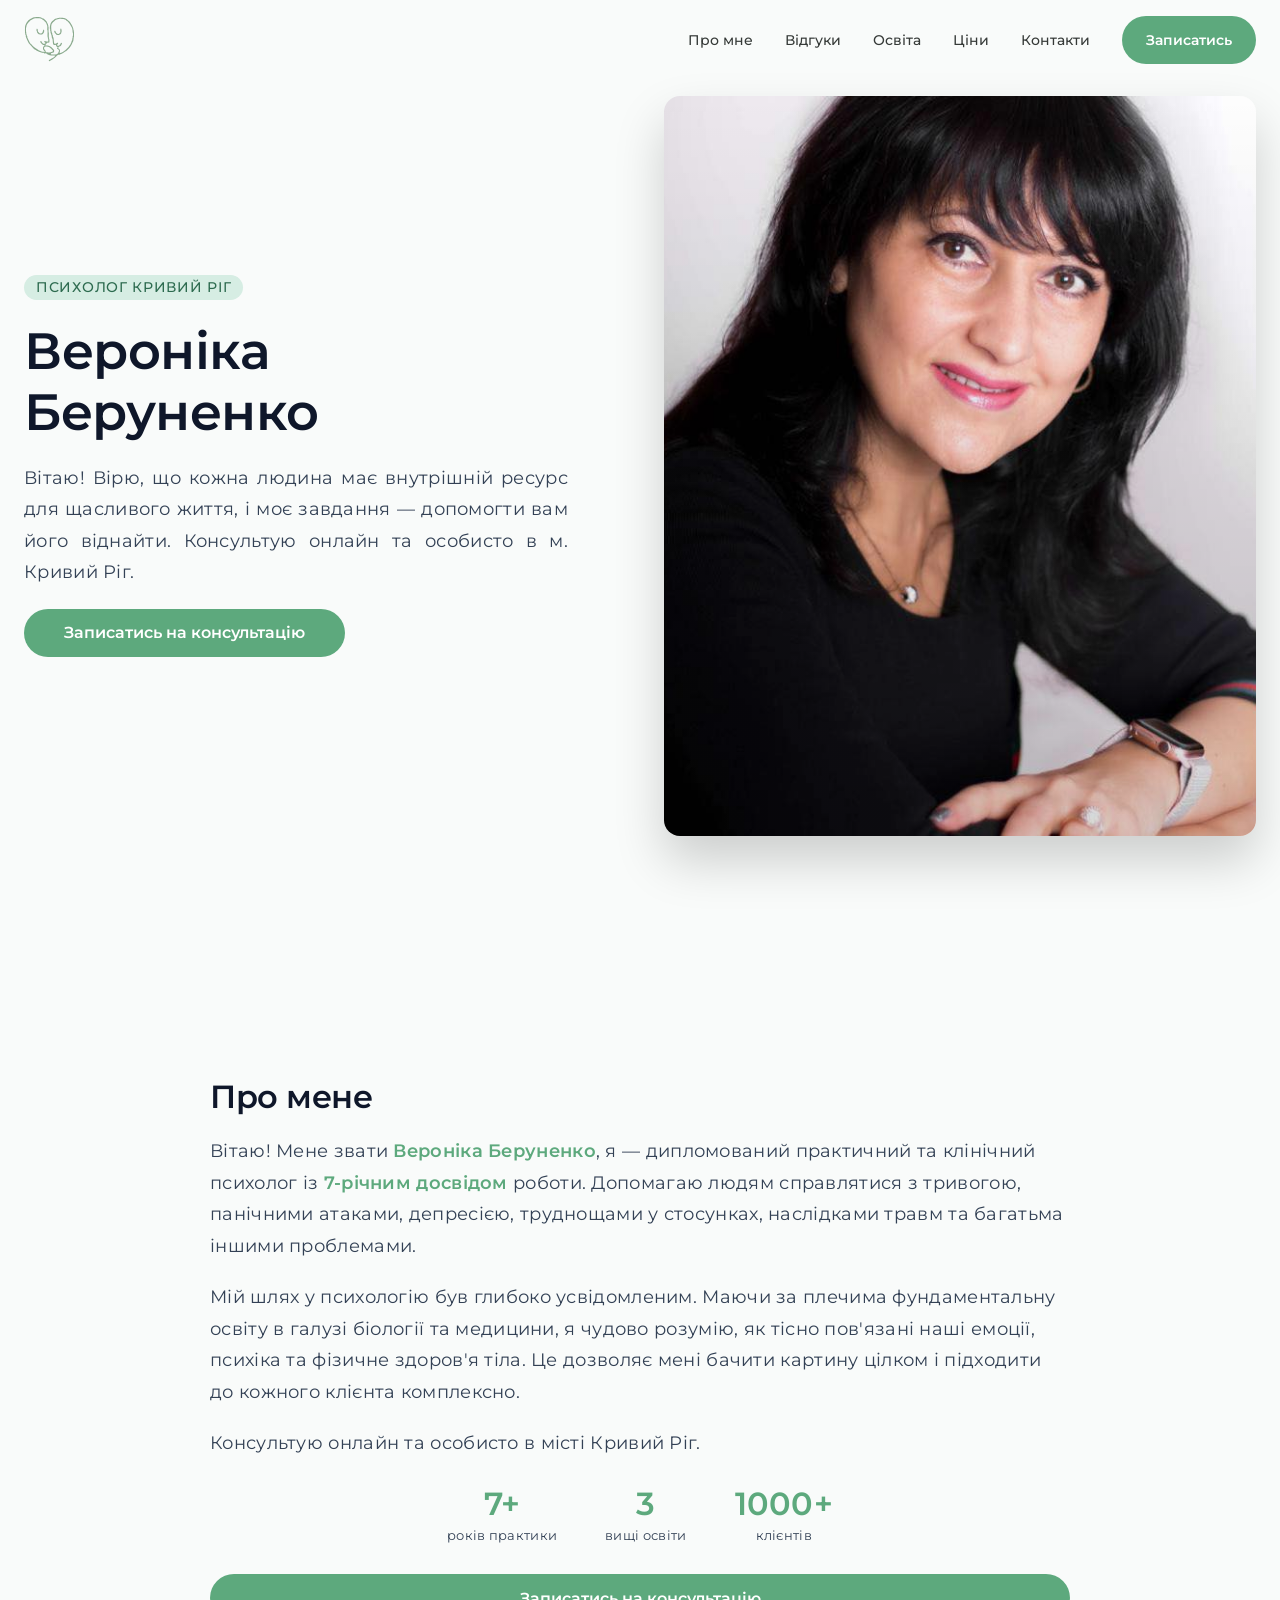
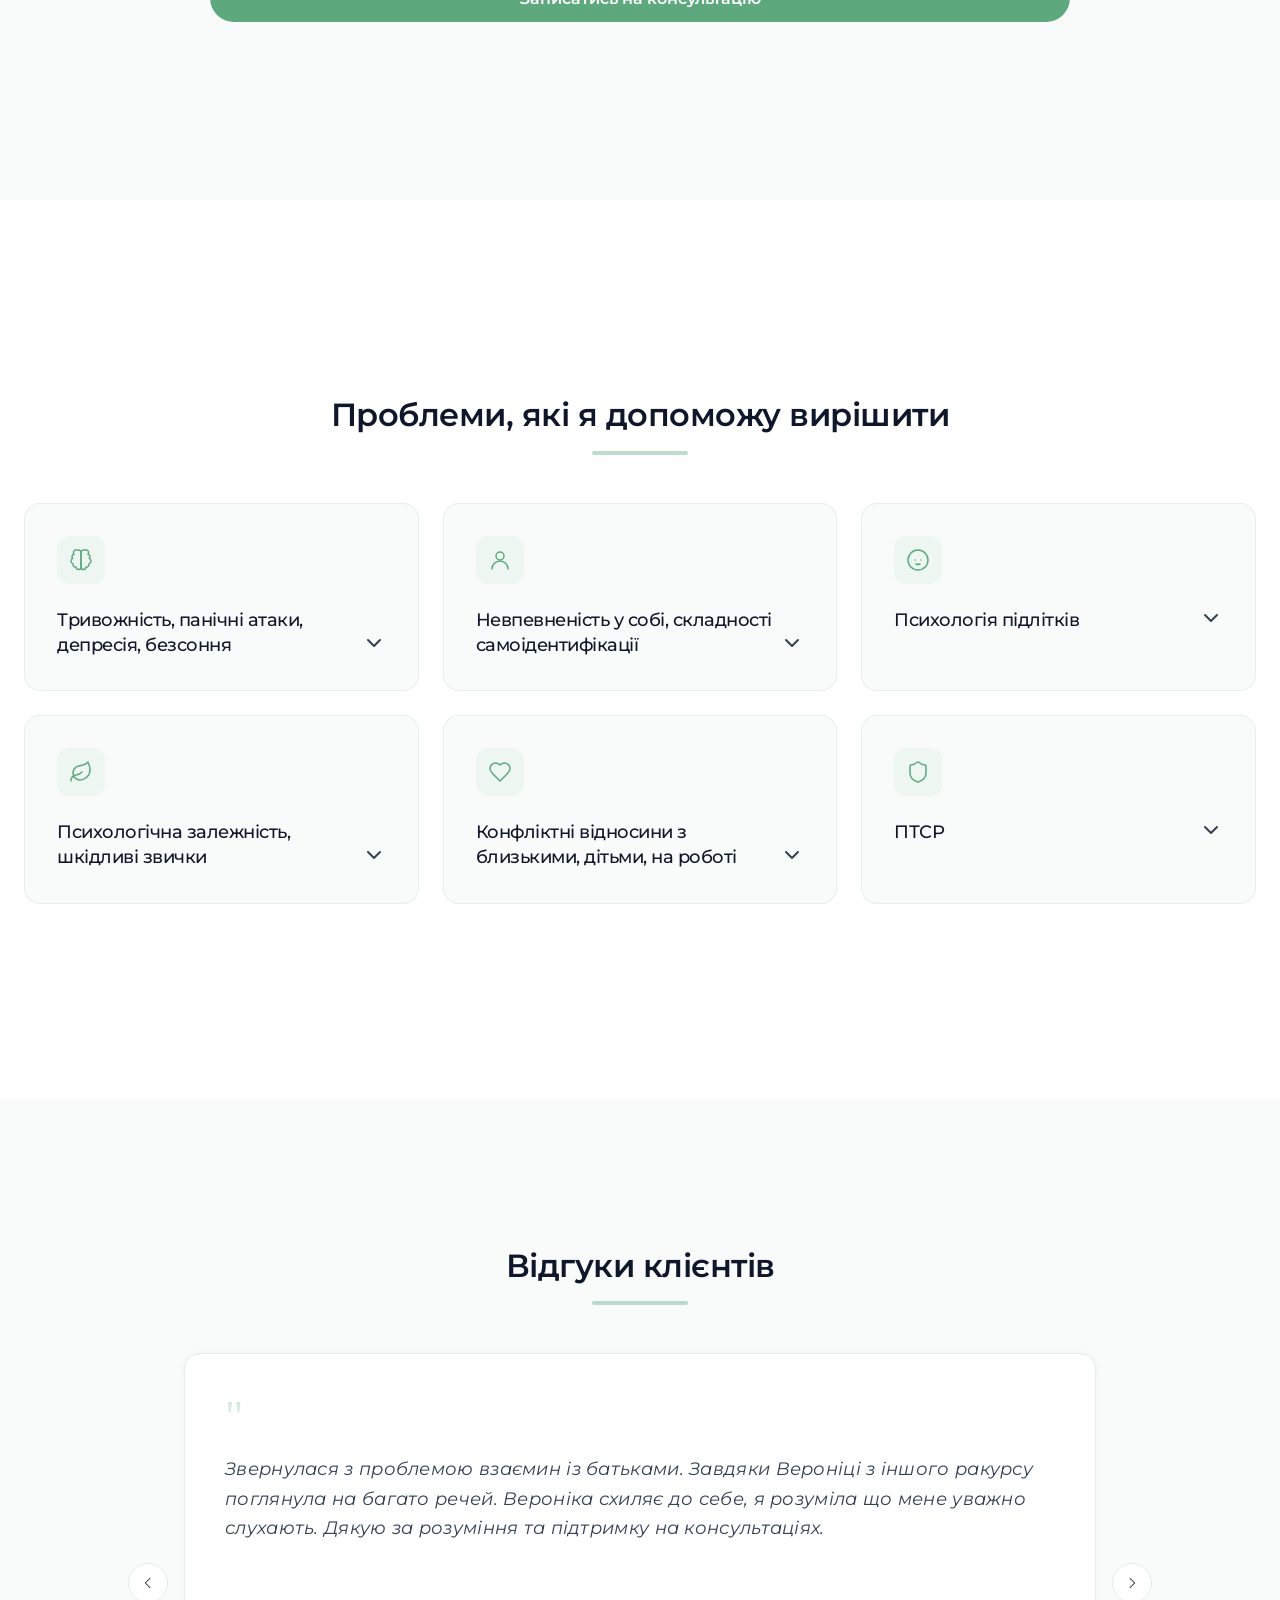
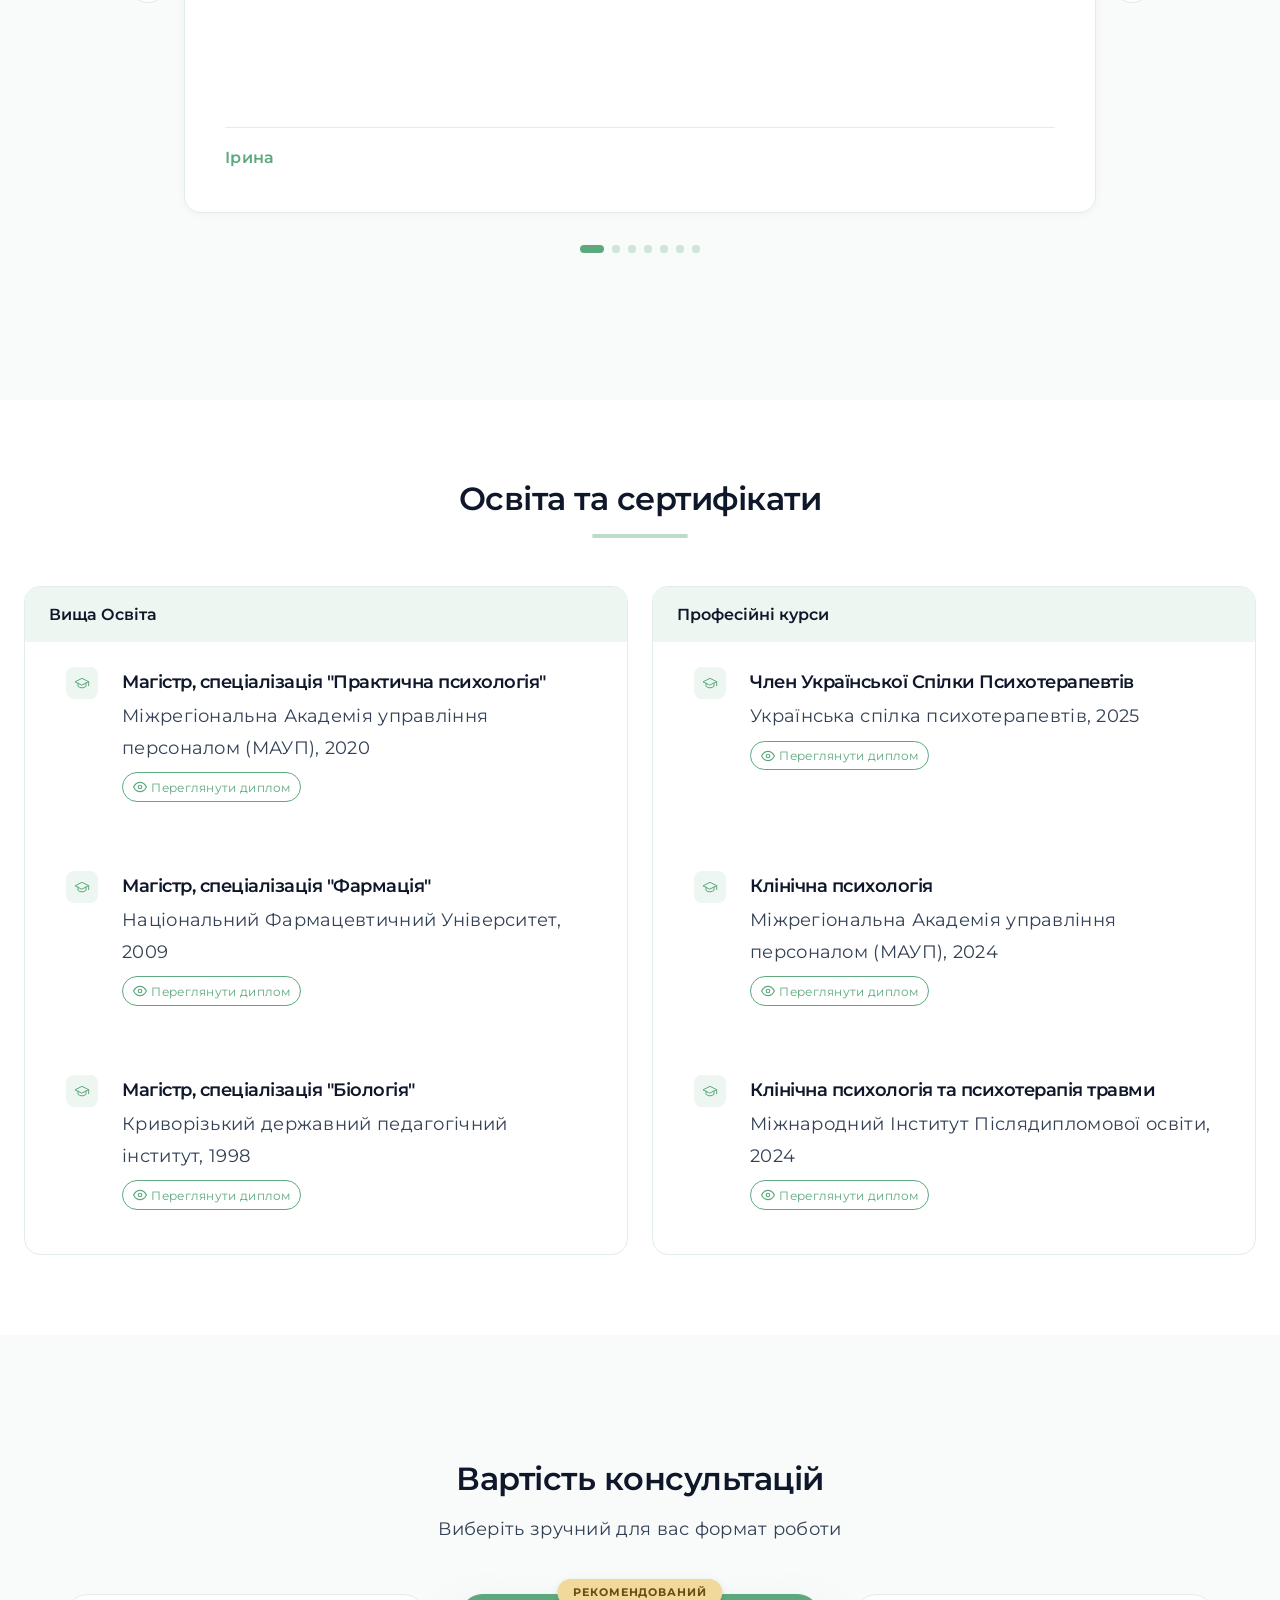
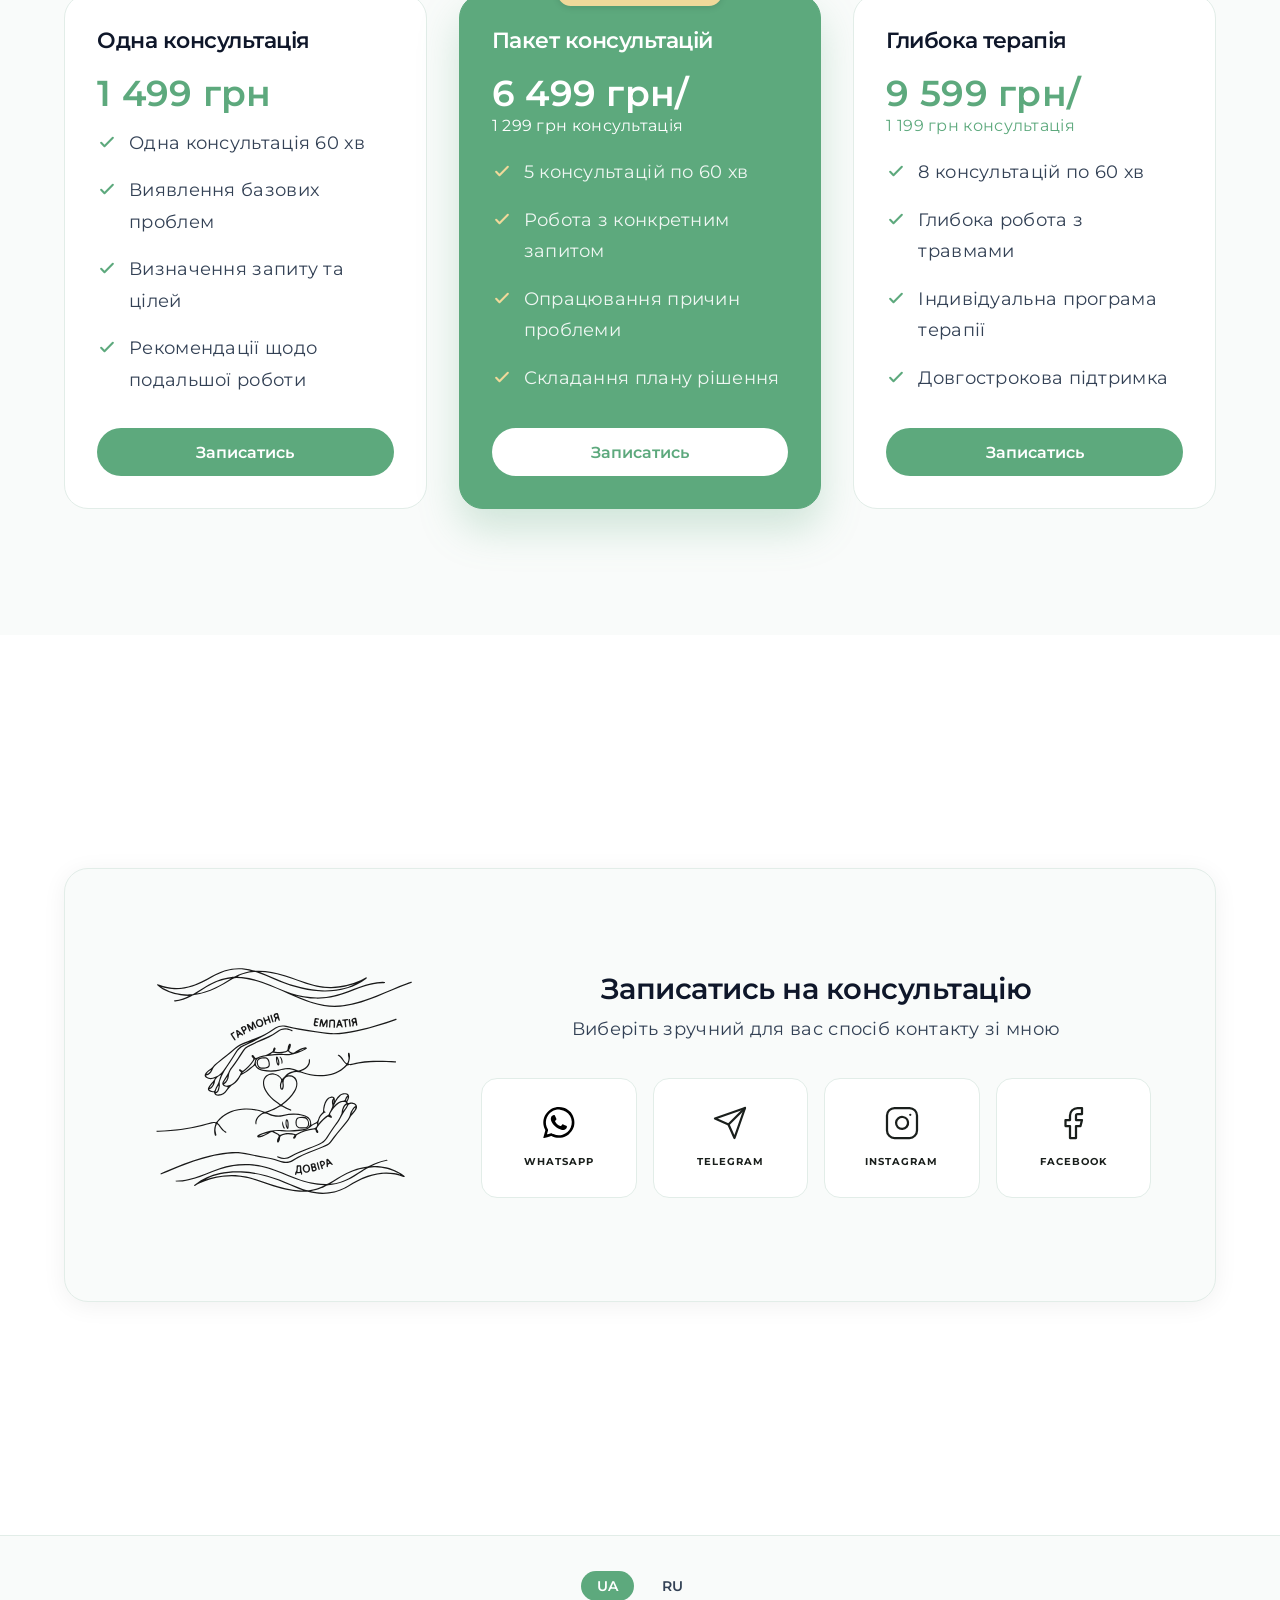
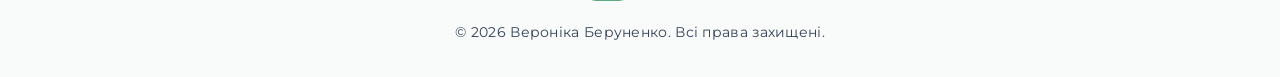
==== index.html @ 95ad88d5 "Add files via upload" ====
<!DOCTYPE html>
<html lang="uk">

<head>
  <meta charset="UTF-8" />
  <meta name="viewport" content="width=device-width, initial-scale=1.0" />
  <title>Психолог Кривий Ріг — Вероніка Беруненко</title>
  <meta name="description"
    content="Психолог Кривий Ріг — Вероніка Беруненко. Допомагаю подолати тривожність, панічні атаки та конфлікти у стосунках. Онлайн-консультації та очні зустрічі." />
  <meta name="google-site-verification" content="IZDgVJVtFoulQm3_X6xYme1zn8JJkO6QfLFJmxfyneY" />
  <meta name="keywords"
    content="психолог кривий ріг, психотерапевт кривий ріг, психолог онлайн україна, психолог україна, кривий ріг психолог, дитячий психолог, дитячий психолог кривий ріг, консультація психолога, психолог онлайн, психотерапевт україна, психолог кривой рог, психотерапевт кривой рог, психолог украина онлайн, кривой рог психолог, детский психолог, детский психолог кривой рог" />

  <!-- Hreflang -->
  <link rel="alternate" hreflang="uk" href="https://berunenko.com/" />
  <link rel="alternate" hreflang="ru" href="https://berunenko.com/ru/" />
  <link rel="alternate" hreflang="x-default" href="https://berunenko.com/" />

  <!-- OG -->
  <meta property="og:type" content="website" />
  <meta property="og:title" content="Психолог Кривий Ріг — Вероніка Беруненко" />
  <meta property="og:description"
    content="Психолог у Кривому Розі — Вероніка Беруненко. Допомагаю подолати тривожність, панічні атаки, депресію та конфлікти у стосунках. Онлайн-консультації по всій Україні." />
  <meta property="og:url" content="https://berunenko.com/" />
  <meta property="og:image" content="https://berunenko.com/opengraph.jpg" />
  <meta property="og:locale" content="uk_UA" />

  <link rel="canonical" href="https://berunenko.com/" />

  <!-- Sitemap -->
  <link rel="sitemap" type="application/xml" href="/sitemap.xml" />

  <!-- Favicon -->
  <link rel="icon" href="favicon.ico" sizes="any" />

  <!-- Fonts -->
  <link rel="preconnect" href="https://fonts.googleapis.com" />
  <link rel="preconnect" href="https://fonts.gstatic.com" crossorigin />
  <link href="https://fonts.googleapis.com/css2?family=Montserrat:wght@400;500;600&display=swap" rel="stylesheet" />

  <!-- Styles -->
  <link rel="stylesheet" href="style.css" />

  <!-- Schema.org -->
  <script type="application/ld+json">
  {
    "@context": "https://schema.org",
    "@type": ["MedicalBusiness", "Person"],
    "name": "Вероніка Беруненко",
    "alternateName": "Вероника Беруненко",
    "jobTitle": "Психолог / Психолог",
    "description": "Психолог у Кривому Розі. Допомагаю подолати тривожність, панічні атаки, депресію та конфлікти у стосунках. Онлайн-консультації по всій Україні.",
    "disambiguatingDescription": "Психолог в Кривом Роге. Помогаю преодолеть тревожность, панические атаки, депрессию и конфликты в отношениях. Онлайн-консультации по всей Украине.",
    "url": "https://berunenko.com/",
    "image": "https://berunenko.com/opengraph.jpg",
    "telephone": "+380676304012",
    "address": {
      "@type": "PostalAddress",
      "addressLocality": "Кривий Ріг",
      "alternateName": "Кривой Рог",
      "addressRegion": "Дніпропетровська область",
      "addressCountry": "UA"
    },
    "areaServed": ["Кривий Ріг", "Україна", "Кривой Рог", "Украина"],
    "availableLanguage": ["Ukrainian", "Russian"],
    "sameAs": [
      "https://www.instagram.com/veronika.berunenko",
      "https://www.facebook.com/veronika.berunenko/"
    ],
    "priceRange": "1499–6499 грн"
  }
  </script>
</head>

<body>

  <!-- ═══════════════════════════════════════════════════
     NAVBAR
════════════════════════════════════════════════════ -->
  <nav id="navbar">
    <div class="container nav-inner">
      <a href="#" class="nav-logo">
        <img src="navbarlogo3.svg" alt="Вероніка Беруненко" />
      </a>

      <div class="nav-links" id="navLinks">
        <button class="nav-link" onclick="scrollToSection('about')">Про мне</button>
        <button class="nav-link" onclick="scrollToSection('reviews')">Відгуки</button>
        <button class="nav-link" onclick="scrollToSection('education')">Освіта</button>
        <button class="nav-link" onclick="scrollToSection('pricing')">Ціни</button>
        <button class="nav-link" onclick="scrollToSection('contact')">Контакти</button>
        <button class="btn-primary nav-cta" onclick="scrollToSection('contact')">Записатись</button>
      </div>

      <button class="hamburger" id="hamburger" onclick="toggleMenu()" aria-label="Меню">
        <svg id="icon-menu" viewBox="0 0 24 24" fill="none" stroke="currentColor" stroke-width="2">
          <path stroke-linecap="round" stroke-linejoin="round" d="M4 6h16M4 12h16M4 18h16" />
        </svg>
        <svg id="icon-close" class="hidden" viewBox="0 0 24 24" fill="none" stroke="currentColor" stroke-width="2">
          <path stroke-linecap="round" stroke-linejoin="round" d="M6 18L18 6M6 6l12 12" />
        </svg>
      </button>
    </div>

    <!-- Mobile menu -->
    <div class="mobile-menu hidden" id="mobileMenu">
      <button class="mobile-link" onclick="scrollToSection('about')">Про мне</button>
      <button class="mobile-link" onclick="scrollToSection('reviews')"><span data-uk="Відгуки">Відгуки</span></button>
      <button class="mobile-link" onclick="scrollToSection('education')"><span data-uk="Освіта">Освіта</span></button>
      <button class="mobile-link" onclick="scrollToSection('pricing')"><span data-uk="Ціни">Ціни</span></button>
      <button class="mobile-link" onclick="scrollToSection('contact')"><span data-uk="Контакти">Контакти</span></button>
      <button class="btn-primary mobile-cta" onclick="scrollToSection('contact')"><span
          data-uk="Записатись">Записатись</span></button>
    </div>
  </nav>

  <main>

    <!-- ═══════════════════════════════════════════════════
     HERO
════════════════════════════════════════════════════ -->
    <section id="hero" class="section-mint section-fullscreen">
      <div class="container hero-grid">

        <!-- Mobile photo (shown first on mobile) -->
        <div class="hero-photo-mobile">
          <div class="photo-wrap">
            <img src="profile.jpg" alt="Вероніка Беруненко — Психолог, Кривий Ріг" />
            <div class="photo-overlay"></div>
          </div>
        </div>

        <!-- Text -->
        <div class="hero-text">
          <h1 style="display: flex; flex-direction: column; gap: 1.25rem; margin: 0;">
            <span class="role-badge">Психолог Кривий Ріг</span>
            <span>Вероніка Беруненко</span>
          </h1>
          <div class="hero-tagline">
            <p
              data-uk="Вірю, що кожна людина має внутрішній ресурс для щасливого життя, і моє завдання — допомогти вам його віднайти. Консультую онлайн та особисто в м. Кривий Ріг.">
              Вітаю! Вірю, що кожна людина має внутрішній ресурс для щасливого життя, і моє завдання — допомогти вам
              його віднайти. Консультую онлайн та особисто в м. Кривий Ріг.</p>
          </div>
          <div class="hero-cta-wrap">
            <button class="btn-primary btn-large" onclick="scrollToSection('contact')">
              <span data-uk="Записатись на консультацію">Записатись на консультацію</span>
            </button>
          </div>
        </div>

        <!-- Desktop photo -->
        <div class="hero-photo-desktop">
          <div class="photo-wrap">
            <img src="profile.jpg" alt="Вероніка Беруненко — психолог, Кривий Ріг" />
            <div class="photo-overlay"></div>
          </div>
        </div>
      </div>
    </section>

    <!-- ═══════════════════════════════════════════════════
     ОБО МНЕ
════════════════════════════════════════════════════ -->

    <section id="about" class="section-mint section-fullscreen">
      <div class="container">
        <div class="about-grid">
          <div class="about-text">

            <h2>Про мене</h2>
            <p>Вітаю! Мене звати <strong>Вероніка Беруненко</strong>, я — дипломований практичний та
              клінічний психолог із <strong>7-річним досвідом</strong> роботи. Допомагаю людям справлятися з тривогою,
              панічними атаками, депресією, труднощами у стосунках, наслідками травм та багатьма іншими
              проблемами.</p>
            <p>Мій шлях у психологію був глибоко усвідомленим. Маючи за плечима фундаментальну освіту в галузі
              біології та медицини, я чудово розумію, як тісно пов'язані наші емоції, психіка та фізичне здоров'я
              тіла. Це дозволяє мені бачити картину цілком і підходити до кожного клієнта комплексно.</p>
            <p>Консультую онлайн та особисто в місті Кривий Ріг.</p>

            <div class="about-stats">
              <div class="about-stat">
                <span class="about-stat-number">7+</span>
                <span class="about-stat-label">років практики</span>
              </div>
              <div class="about-stat">
                <span class="about-stat-number">3</span>
                <span class="about-stat-label">вищі освіти</span>
              </div>
              <div class="about-stat">
                <span class="about-stat-number">1000+</span>
                <span class="about-stat-label">клієнтів</span>
              </div>
            </div>

            <button class="btn-primary btn-large" onclick="scrollToSection('contact')">
              Записатись на консультацію
            </button>
          </div>

        </div>
      </div>
    </section>

    <!-- ═══════════════════════════════════════════════════
     PROBLEMS
════════════════════════════════════════════════════ -->
    <section id="problems" class="section-white section-fullscreen">
      <div class="container">
        <div class="section-header">
          <h2>Проблеми, які я допоможу вирішити</h2>
          <div class="section-line"></div>
        </div>
        <div class="problems-grid">
          <div class="problem-card" id="anxiety" onclick="this.classList.toggle('active')">
            <div class="problem-card-header">
              <div class="problem-icon">
                <svg viewBox="0 0 24 24" fill="none" stroke="currentColor" stroke-width="1.5" stroke-linecap="round"
                  stroke-linejoin="round">
                  <path
                    d="M9.5 2A2.5 2.5 0 0 1 12 4.5v15a2.5 2.5 0 0 1-4.96-.44 2.5 2.5 0 0 1-2.96-3.08 3 3 0 0 1-.34-5.58 2.5 2.5 0 0 1 1.32-4.24 2.5 2.5 0 0 1 1.44-4.14Z" />
                  <path
                    d="M14.5 2A2.5 2.5 0 0 0 12 4.5v15a2.5 2.5 0 0 0 4.96-.44 2.5 2.5 0 0 0 2.96-3.08 3 3 0 0 0 .34-5.58 2.5 2.5 0 0 0-1.32-4.24 2.5 2.5 0 0 0-1.44-4.14Z" />
                </svg>
              </div>
              <h3>Тривожність, панічні атаки, депресія, безсоння</h3>
              <svg class="problem-chevron" viewBox="0 0 24 24" fill="none" stroke="currentColor" stroke-width="2"
                stroke-linecap="round" stroke-linejoin="round">
                <path d="M6 9l6 6 6-6" />
              </svg>
            </div>
            <div class="problem-card-body">
              <p>Допоможу знайти причини постійного напруження, пропрацювати страхи та відновити внутрішній
                баланс.<br><br>Ми змінимо негативні установки, щоб повернути вам спокій та радість життя.</p>
            </div>
          </div>

          <div class="problem-card" id="self-esteem" onclick="this.classList.toggle('active')">
            <div class="problem-card-header">
              <div class="problem-icon">
                <svg viewBox="0 0 24 24" fill="none" stroke="currentColor" stroke-width="1.5" stroke-linecap="round"
                  stroke-linejoin="round">
                  <circle cx="12" cy="8" r="4" />
                  <path d="M20 21a8 8 0 1 0-16 0" />
                </svg>
              </div>
              <h3>Невпевненість у собі, складності самоідентифікації</h3>
              <svg class="problem-chevron" viewBox="0 0 24 24" fill="none" stroke="currentColor" stroke-width="2"
                stroke-linecap="round" stroke-linejoin="round">
                <path d="M6 9l6 6 6-6" />
              </svg>
            </div>
            <div class="problem-card-body">
              <p>Разом ми подолаємо внутрішні бар'єри та навчимося вибудовувати здорові особисті кордони.<br><br>Ви
                зможете спиратися на себе, усвідомити свої справжні бажання та розкрити свій потенціал.</p>
            </div>
          </div>

          <div class="problem-card" id="teenagers" onclick="this.classList.toggle('active')">
            <div class="problem-card-header">
              <div class="problem-icon">
                <svg viewBox="0 0 24 24" fill="none" stroke="currentColor" stroke-width="1.5" stroke-linecap="round"
                  stroke-linejoin="round">
                  <path d="M12 2a10 10 0 1 0 0 20 10 10 0 0 0 0-20Z" />
                  <path d="M9 12h.01M15 12h.01M10 16c.5.3 1.2.5 2 .5s1.5-.2 2-.5" />
                </svg>
              </div>
              <h3>Психологія підлітків</h3>
              <svg class="problem-chevron" viewBox="0 0 24 24" fill="none" stroke="currentColor" stroke-width="2"
                stroke-linecap="round" stroke-linejoin="round">
                <path d="M6 9l6 6 6-6" />
              </svg>
            </div>
            <div class="problem-card-body">
              <p>Дбайлива підтримка в період дорослішання: допомога в подоланні замкнутості, агресії та труднощів у
                школі.<br><br>Допоможу налагодити довірливий діалог між підлітком та батьками без сварок і
                ультиматумів.</p>
            </div>
          </div>

          <div class="problem-card" id="addictions" onclick="this.classList.toggle('active')">
            <div class="problem-card-header">
              <div class="problem-icon">
                <svg viewBox="0 0 24 24" fill="none" stroke="currentColor" stroke-width="1.5" stroke-linecap="round"
                  stroke-linejoin="round">
                  <path d="M11 20A7 7 0 0 1 9.8 6.1C15.5 5 17 4.48 19 2c1 2 2 4.18 2 8 0 5.5-4.78 10-10 10Z" />
                  <path d="M2 21c0-3 1.85-5.36 5.08-6C9.5 14.52 12 13 13 12" />
                </svg>
              </div>
              <h3>Психологічна залежність, шкідливі звички</h3>
              <svg class="problem-chevron" viewBox="0 0 24 24" fill="none" stroke="currentColor" stroke-width="2"
                stroke-linecap="round" stroke-linejoin="round">
                <path d="M6 9l6 6 6-6" />
              </svg>
            </div>
            <div class="problem-card-body">
              <p>Допоможу усвідомити приховані тригери, які запускають руйнівну поведінку, та дбайливо їх
                пропрацювати.<br><br>Ми вибудуємо нові, здорові стратегії подолання стресу на шляху до свободи від
                залежностей.</p>
            </div>
          </div>

          <div class="problem-card" id="relationships" onclick="this.classList.toggle('active')">
            <div class="problem-card-header">
              <div class="problem-icon">
                <svg viewBox="0 0 24 24" fill="none" stroke="currentColor" stroke-width="1.5" stroke-linecap="round"
                  stroke-linejoin="round">
                  <path
                    d="M19 14c1.49-1.46 3-3.21 3-5.5A5.5 5.5 0 0 0 16.5 3c-1.76 0-3 .5-4.5 2-1.5-1.5-2.74-2-4.5-2A5.5 5.5 0 0 0 2 8.5c0 2.3 1.5 4.05 3 5.5l7 7Z" />
                </svg>
              </div>
              <h3>Конфліктні відносини з близькими, дітьми, на роботі</h3>
              <svg class="problem-chevron" viewBox="0 0 24 24" fill="none" stroke="currentColor" stroke-width="2"
                stroke-linecap="round" stroke-linejoin="round">
                <path d="M6 9l6 6 6-6" />
              </svg>
            </div>
            <div class="problem-card-body">
              <p>Навчимося виражати свої емоції та чути партнера, щоб вийти із замкнутого кола
                образ.<br><br>Допоможу вирішити тривалі конфлікти та побудувати гармонійні, безпечні стосунки.</p>
            </div>
          </div>

          <div class="problem-card" id="ptsd" onclick="this.classList.toggle('active')">
            <div class="problem-card-header">
              <div class="problem-icon">
                <svg viewBox="0 0 24 24" fill="none" stroke="currentColor" stroke-width="1.5" stroke-linecap="round"
                  stroke-linejoin="round">
                  <path
                    d="M20 13c0 5-3.5 7.5-7.66 8.95a1 1 0 0 1-.67-.01C7.5 20.5 4 18 4 13V6a1 1 0 0 1 1-1c2 0 4.5-1.2 6.24-2.72a1.17 1.17 0 0 1 1.52 0C14.51 3.81 17 5 19 5a1 1 0 0 1 1 1z" />
                </svg>
              </div>
              <h3>ПТСР</h3>
              <svg class="problem-chevron" viewBox="0 0 24 24" fill="none" stroke="currentColor" stroke-width="2"
                stroke-linecap="round" stroke-linejoin="round">
                <path d="M6 9l6 6 6-6" />
              </svg>
            </div>
            <div class="problem-card-body">
              <p>Допомога в подоланні посттравматичного стресового розладу.<br><br>Допоможу знизити інтенсивність
                болісних спогадів та повернути відчуття контролю над власним життям.</p>
            </div>
          </div>
        </div>
      </div>
    </section>

    <!-- ═══════════════════════════════════════════════════
     REVIEWS / TESTIMONIALS
════════════════════════════════════════════════════ -->
    <section id="reviews" class="section-mint section-fullscreen">
      <div class="container">
        <div class="section-header">
          <h2 data-uk="Відгуки клієнтів">Відгуки клієнтів</h2>
          <div class="section-line"></div>
        </div>

        <div class="carousel-wrap">
          <!-- Left arrow -->
          <button class="carousel-arrow" id="carouselPrev" aria-label="Назад">
            <svg viewBox="0 0 24 24" fill="none" stroke="currentColor" stroke-width="1.5">
              <path stroke-linecap="round" stroke-linejoin="round" d="M15 19l-7-7 7-7" />
            </svg>
          </button>

          <!-- Card -->
          <div class="carousel-card-wrap" id="carouselTrack">
            <div class="carousel-card">
              <div class="quote-mark">"</div>
              <p class="review-text" id="reviewText"></p>
              <div class="review-author-wrap">
                <p class="review-author" id="reviewAuthor"></p>
              </div>
            </div>
          </div>

          <!-- Right arrow -->
          <button class="carousel-arrow" id="carouselNext" aria-label="Вперед">
            <svg viewBox="0 0 24 24" fill="none" stroke="currentColor" stroke-width="1.5">
              <path stroke-linecap="round" stroke-linejoin="round" d="M9 5l7 7-7 7" />
            </svg>
          </button>
        </div>

        <!-- Dots -->
        <div class="carousel-dots" id="carouselDots"></div>
      </div>
    </section>

    <!-- ═══════════════════════════════════════════════════
     EDUCATION
════════════════════════════════════════════════════ -->
    <section id="education" class="section-white section-fullscreen">
      <div class="container">
        <div class="section-header">
          <h2 data-uk="Освіта та сертифікати">Освіта та сертифікати</h2>
          <div class="section-line"></div>
        </div>
        <div class="education-groups">

          <!-- GROUP 1: Вища Освіта (open on mobile) -->
          <div class="edu-group" id="eduGroup1">
            <button class="edu-group-header open" onclick="toggleEduGroup('eduGroup1')" aria-expanded="true">
              <span class="edu-group-title">
                Вища Освіта
              </span>
              <svg class="edu-chevron" viewBox="0 0 24 24" fill="none" stroke="currentColor" stroke-width="2"
                stroke-linecap="round" stroke-linejoin="round">
                <path d="M6 9l6 6 6-6" />
              </svg>
            </button>
            <div class="edu-group-body">
              <div class="education-list">
                <div class="education-item diploma-trigger" onclick="openDiploma('diploma1.jpeg')">
                  <div class="education-icon"><svg viewBox="0 0 24 24" fill="none" stroke="currentColor"
                      stroke-width="1.5" stroke-linecap="round" stroke-linejoin="round">
                      <path d="M22 10v6M2 10l10-5 10 5-10 5z" />
                      <path d="M6 12v5c3 3 9 3 12 0v-5" />
                    </svg></div>
                  <div>
                    <p class="edu-degree">Магістр, спеціалізація "Практична психологія"</p>
                    <p class="edu-institution">Міжрегіональна Академія управління персоналом (МАУП), 2020</p>
                    <span class="diploma-view-btn">
                      <svg width="14" height="14" viewBox="0 0 24 24" fill="none" stroke="currentColor" stroke-width="2"
                        stroke-linecap="round" stroke-linejoin="round">
                        <path d="M1 12s4-8 11-8 11 8 11 8-4 8-11 8-11-8-11-8z" />
                        <circle cx="12" cy="12" r="3" />
                      </svg>
                      Переглянути диплом
                    </span>
                  </div>
                </div>
                <div class="education-item diploma-trigger" onclick="openDiploma('diploma2.jpeg')">
                  <div class="education-icon"><svg viewBox="0 0 24 24" fill="none" stroke="currentColor"
                      stroke-width="1.5" stroke-linecap="round" stroke-linejoin="round">
                      <path d="M22 10v6M2 10l10-5 10 5-10 5z" />
                      <path d="M6 12v5c3 3 9 3 12 0v-5" />
                    </svg></div>
                  <div>
                    <p class="edu-degree">Магістр, спеціалізація "Фармація"</p>
                    <p class="edu-institution">Національний Фармацевтичний Університет, 2009</p>
                    <span class="diploma-view-btn">
                      <svg width="14" height="14" viewBox="0 0 24 24" fill="none" stroke="currentColor" stroke-width="2"
                        stroke-linecap="round" stroke-linejoin="round">
                        <path d="M1 12s4-8 11-8 11 8 11 8-4 8-11 8-11-8-11-8z" />
                        <circle cx="12" cy="12" r="3" />
                      </svg>
                      Переглянути диплом
                    </span>
                  </div>
                </div>
                <div class="education-item diploma-trigger" onclick="openDiploma('diploma6.jpeg')">
                  <div class="education-icon"><svg viewBox="0 0 24 24" fill="none" stroke="currentColor"
                      stroke-width="1.5" stroke-linecap="round" stroke-linejoin="round">
                      <path d="M22 10v6M2 10l10-5 10 5-10 5z" />
                      <path d="M6 12v5c3 3 9 3 12 0v-5" />
                    </svg></div>
                  <div>
                    <p class="edu-degree">Магістр, спеціалізація "Біологія"</p>
                    <p class="edu-institution">Криворізький державний педагогічний інститут, 1998</p>
                    <span class="diploma-view-btn">
                      <svg width="14" height="14" viewBox="0 0 24 24" fill="none" stroke="currentColor" stroke-width="2"
                        stroke-linecap="round" stroke-linejoin="round">
                        <path d="M1 12s4-8 11-8 11 8 11 8-4 8-11 8-11-8-11-8z" />
                        <circle cx="12" cy="12" r="3" />
                      </svg>
                      Переглянути диплом
                    </span>
                  </div>
                </div>
              </div>
            </div>
          </div>

          <!-- GROUP 2: Професійні курси (closed on mobile) -->
          <div class="edu-group" id="eduGroup2">
            <button class="edu-group-header" onclick="toggleEduGroup('eduGroup2')" aria-expanded="false">
              <span class="edu-group-title">
                Професійні курси
              </span>
              <svg class="edu-chevron" viewBox="0 0 24 24" fill="none" stroke="currentColor" stroke-width="2"
                stroke-linecap="round" stroke-linejoin="round">
                <path d="M6 9l6 6 6-6" />
              </svg>
            </button>
            <div class="edu-group-body" style="display:none">
              <div class="education-list">
                <div class="education-item diploma-trigger" onclick="openDiploma('diploma4.jpeg')">
                  <div class="education-icon"><svg viewBox="0 0 24 24" fill="none" stroke="currentColor"
                      stroke-width="1.5" stroke-linecap="round" stroke-linejoin="round">
                      <path d="M22 10v6M2 10l10-5 10 5-10 5z" />
                      <path d="M6 12v5c3 3 9 3 12 0v-5" />
                    </svg></div>
                  <div>
                    <p class="edu-degree">Член Української Спілки Психотерапевтів</p>
                    <p class="edu-institution">Українська спілка психотерапевтів, 2025</p>
                    <span class="diploma-view-btn">
                      <svg width="14" height="14" viewBox="0 0 24 24" fill="none" stroke="currentColor" stroke-width="2"
                        stroke-linecap="round" stroke-linejoin="round">
                        <path d="M1 12s4-8 11-8 11 8 11 8-4 8-11 8-11-8-11-8z" />
                        <circle cx="12" cy="12" r="3" />
                      </svg>
                      Переглянути диплом
                    </span>
                  </div>
                </div>
                <div class="education-item diploma-trigger" onclick="openDiploma('diploma3.jpeg')">
                  <div class="education-icon"><svg viewBox="0 0 24 24" fill="none" stroke="currentColor"
                      stroke-width="1.5" stroke-linecap="round" stroke-linejoin="round">
                      <path d="M22 10v6M2 10l10-5 10 5-10 5z" />
                      <path d="M6 12v5c3 3 9 3 12 0v-5" />
                    </svg></div>
                  <div>
                    <p class="edu-degree">Клінічна психологія</p>
                    <p class="edu-institution">Міжрегіональна Академія управління персоналом (МАУП), 2024</p>
                    <span class="diploma-view-btn">
                      <svg width="14" height="14" viewBox="0 0 24 24" fill="none" stroke="currentColor" stroke-width="2"
                        stroke-linecap="round" stroke-linejoin="round">
                        <path d="M1 12s4-8 11-8 11 8 11 8-4 8-11 8-11-8-11-8z" />
                        <circle cx="12" cy="12" r="3" />
                      </svg>
                      Переглянути диплом
                    </span>
                  </div>
                </div>
                <div class="education-item diploma-trigger" onclick="openDiploma('diploma5.jpeg')">
                  <div class="education-icon"><svg viewBox="0 0 24 24" fill="none" stroke="currentColor"
                      stroke-width="1.5" stroke-linecap="round" stroke-linejoin="round">
                      <path d="M22 10v6M2 10l10-5 10 5-10 5z" />
                      <path d="M6 12v5c3 3 9 3 12 0v-5" />
                    </svg></div>
                  <div>
                    <p class="edu-degree">Клінічна психологія та психотерапія травми</p>
                    <p class="edu-institution">Міжнародний Інститут Післядипломової освіти, 2024</p>
                    <span class="diploma-view-btn">
                      <svg width="14" height="14" viewBox="0 0 24 24" fill="none" stroke="currentColor" stroke-width="2"
                        stroke-linecap="round" stroke-linejoin="round">
                        <path d="M1 12s4-8 11-8 11 8 11 8-4 8-11 8-11-8-11-8z" />
                        <circle cx="12" cy="12" r="3" />
                      </svg>
                      Переглянути диплом
                    </span>
                  </div>
                </div>
              </div>
            </div>
          </div>

        </div>
      </div>
    </section>

    <!-- ═══════════════════════════════════════════════════
     PRICING
════════════════════════════════════════════════════ -->
    <section id="pricing" class="section-mint section-fullscreen">
      <div class="container">
        <div class="section-header">
          <h2 data-uk="Вартість консультацій">Вартість консультацій</h2>
          <p class="section-sub" data-uk="Виберіть зручний для вас формат роботи">Виберіть зручний для вас формат роботи
          </p>
        </div>
        <div class="pricing-grid">

          <!-- Plan 1 -->
          <div class="pricing-card">
            <h3 data-uk="Одна консультація">Одна консультація </h3>
            <div class="pricing-price">1 499 грн</div>
            <ul class="pricing-features">
              <li><svg viewBox="0 0 24 24" fill="none" stroke="currentColor" stroke-width="2.5">
                  <path stroke-linecap="round" stroke-linejoin="round" d="M5 13l4 4L19 7" />
                </svg><span data-uk="Перша консультація 60 хв">Одна консультація 60 хв</span></li>
              <li><svg viewBox="0 0 24 24" fill="none" stroke="currentColor" stroke-width="2.5">
                  <path stroke-linecap="round" stroke-linejoin="round" d="M5 13l4 4L19 7" />
                </svg><span data-uk="Виявлення базових проблем">Виявлення базових проблем</span></li>
              <li><svg viewBox="0 0 24 24" fill="none" stroke="currentColor" stroke-width="2.5">
                  <path stroke-linecap="round" stroke-linejoin="round" d="M5 13l4 4L19 7" />
                </svg><span data-uk="Визначення запиту та цілей">Визначення запиту та цілей</span></li>
              <li><svg viewBox="0 0 24 24" fill="none" stroke="currentColor" stroke-width="2.5">
                  <path stroke-linecap="round" stroke-linejoin="round" d="M5 13l4 4L19 7" />
                </svg><span data-uk="Рекомендації щодо подальшої роботи">Рекомендації щодо подальшої роботи</span></li>
            </ul>
            <button class="btn-primary btn-full" onclick="scrollToSection('contact')"><span
                data-uk="Записатись">Записатись</span></button>
          </div>

          <!-- Plan 2 (popular) -->
          <div class="pricing-card pricing-popular">
            <div class="popular-badge" data-uk="Рекомендований">Рекомендований</div>
            <h3 data-uk="Пакет консультацій">Пакет консультацій</h3>
            <div class="pricing-price">6 499 грн/<span
                style="font-size: 1rem; font-weight: 400; display: block; margin-top: -0.8rem; margin-bottom: 0.9em;">1
                299 грн консультація</span></div>
            <ul class="pricing-features">
              <li><svg viewBox="0 0 24 24" fill="none" stroke="currentColor" stroke-width="2.5">
                  <path stroke-linecap="round" stroke-linejoin="round" d="M5 13l4 4L19 7" />
                </svg><span data-uk="5 консультацій по 60 хв">5 консультацій по 60 хв</span></li>
              <li><svg viewBox="0 0 24 24" fill="none" stroke="currentColor" stroke-width="2.5">
                  <path stroke-linecap="round" stroke-linejoin="round" d="M5 13l4 4L19 7" />
                </svg><span data-uk="Робота з конкретним запитом">Робота з конкретним запитом</span></li>
              <li><svg viewBox="0 0 24 24" fill="none" stroke="currentColor" stroke-width="2.5">
                  <path stroke-linecap="round" stroke-linejoin="round" d="M5 13l4 4L19 7" />
                </svg><span data-uk="Опрацювання причин проблеми">Опрацювання причин проблеми</span></li>
              <li><svg viewBox="0 0 24 24" fill="none" stroke="currentColor" stroke-width="2.5">
                  <path stroke-linecap="round" stroke-linejoin="round" d="M5 13l4 4L19 7" />
                </svg><span data-uk="Складання плану рішення">Складання плану рішення</span></li>
            </ul>
            <button class="btn-popular btn-full" onclick="scrollToSection('contact')"><span
                data-uk="Записатись">Записатись</span></button>
          </div>

          <!-- Plan 3 -->
          <div class="pricing-card">
            <h3 data-uk="Пакет консультацій">Глибока терапія</h3>
            <div class="pricing-price">9 599 грн/<span
                style="font-size: 1rem; font-weight: 400; display: block; margin-top: -0.8rem; margin-bottom: 0.9em;">1
                199 грн консультація</span></div>
            <ul class="pricing-features">
              <li><svg viewBox="0 0 24 24" fill="none" stroke="currentColor" stroke-width="2.5">
                  <path stroke-linecap="round" stroke-linejoin="round" d="M5 13l4 4L19 7" />
                </svg><span data-uk="8 консультацій по 60 хв">8 консультацій по 60 хв</span></li>
              <li><svg viewBox="0 0 24 24" fill="none" stroke="currentColor" stroke-width="2.5">
                  <path stroke-linecap="round" stroke-linejoin="round" d="M5 13l4 4L19 7" />
                </svg><span data-uk="Відповіді на хвилюючі питання">Глибока робота з травмами</span></li>
              <li><svg viewBox="0 0 24 24" fill="none" stroke="currentColor" stroke-width="2.5">
                  <path stroke-linecap="round" stroke-linejoin="round" d="M5 13l4 4L19 7" />
                </svg><span data-uk="Виявлення неконструктивних сценаріїв">Індивідуальна програма терапії</span></li>
              <li><svg viewBox="0 0 24 24" fill="none" stroke="currentColor" stroke-width="2.5">
                  <path stroke-linecap="round" stroke-linejoin="round" d="M5 13l4 4L19 7" />
                </svg><span data-uk="Складання плану рішення">Довгострокова підтримка</span></li>
            </ul>
            <button class="btn-primary btn-full" onclick="scrollToSection('contact')"><span
                data-uk="Записатись">Записатись</span></button>
          </div>

        </div>
      </div>
    </section>

    <!-- ═══════════════════════════════════════════════════
     CONTACT
════════════════════════════════════════════════════ -->
    <section id="contact" class="section-white section-fullscreen">
      <div class="container">
        <div class="contact-card">

          <!-- Desktop: logo left -->
          <div class="contact-logo">
            <img src="logo.svg" alt="Вероніка Беруненко" />
          </div>

          <!-- Content right -->
          <div class="contact-content">
            <!-- Mobile: logo top (inside content on mobile) -->
            <div class="contact-logo-mobile">
              <img src="logo.svg" alt="Вероніка Беруненко" />
            </div>

            <h2 data-uk="Записатись на консультацію">Записатись на консультацію</h2>
            <p class="contact-sub" data-uk="Виберіть зручний для вас спосіб контакту зі мною">Виберіть зручний для вас
              спосіб контакту зі мною</p>

            <div class="social-grid">
              <a href="https://wa.me/380676304012" target="_blank" rel="noopener noreferrer" class="social-btn">
                <img src="whatsapp.svg" alt="WhatsApp" class="social-img" />
                <span>WHATSAPP</span>
              </a>
              <a href="https://t.me/+380676304012" target="_blank" rel="noopener noreferrer" class="social-btn">
                <svg viewBox="0 0 24 24" fill="none" stroke="currentColor" stroke-width="1.5" stroke-linecap="round"
                  stroke-linejoin="round">
                  <path d="M22 2 11 13" />
                  <path d="M22 2 15 22 11 13 2 9l20-7z" />
                </svg>
                <span>TELEGRAM</span>
              </a>
              <a href="https://www.instagram.com/veronika.berunenko" target="_blank" rel="noopener noreferrer"
                class="social-btn">
                <svg viewBox="0 0 24 24" fill="none" stroke="currentColor" stroke-width="1.5" stroke-linecap="round"
                  stroke-linejoin="round">
                  <rect width="20" height="20" x="2" y="2" rx="5" ry="5" />
                  <path d="M16 11.37A4 4 0 1 1 12.63 8 4 4 0 0 1 16 11.37z" />
                  <line x1="17.5" x2="17.51" y1="6.5" y2="6.5" />
                </svg>
                <span>INSTAGRAM</span>
              </a>
              <a href="https://www.facebook.com/veronika.berunenko/" target="_blank" rel="noopener noreferrer"
                class="social-btn">
                <svg viewBox="0 0 24 24" fill="none" stroke="currentColor" stroke-width="1.5" stroke-linecap="round"
                  stroke-linejoin="round">
                  <path d="M18 2h-3a5 5 0 0 0-5 5v3H7v4h3v8h4v-8h3l1-4h-4V7a1 1 0 0 1 1-1h3z" />
                </svg>
                <span>FACEBOOK</span>
              </a>
            </div>
          </div>

        </div>
      </div>
    </section>

  </main>

  <!-- ═══════════════════════════════════════════════════
     FOOTER
════════════════════════════════════════════════════ -->
  <footer>
    <div class="container footer-inner">
      <!-- Переключатель языка: UA ведёт на украинскую версию, RU активен -->
      <div class="lang-switcher">
        <button class="lang-btn lang-active">UA</button>
        <a href="https://berunenko.com/ru" class="lang-btn">RU</a>
      </div>
      <p class="footer-copy">
        © <span id="footerYear"></span>
        Вероніка Беруненко. Всі права захищені.
      </p>
    </div>
  </footer>

  <!-- Scroll to top -->
  <button class="scroll-top hidden" id="scrollTop" onclick="window.scrollTo({top:0,behavior:'smooth'})"
    aria-label="Повернутись вгору">
    <svg viewBox="0 0 24 24" fill="none" stroke="#fff" stroke-width="2.5">
      <path stroke-linecap="round" stroke-linejoin="round" d="M5 15l7-7 7 7" />
    </svg>
  </button>

  <!-- Diploma Lightbox -->
  <div id="diplomaLightbox" onclick="closeDiploma()"
    style="display:none; position:fixed; inset:0; background:rgba(0,0,0,0.8); z-index:9999; align-items:center; justify-content:center; cursor:zoom-out;">
    <img id="diplomaImg" src=""
      style="max-width:90%; max-height:90vh; border-radius:0.5rem; box-shadow:0 8px 40px rgba(0,0,0,0.4);">
  </div>

  <script src="script.js"></script>
</body>

</html>
---- style.css ----
/* ═══════════════════════════════════════════════════
   VARIABLES & RESET
════════════════════════════════════════════════════ */
:root {
  --primary: #5DA97D;
  --primary-light: #eef6f1;
  --mint: #F9FBFA;
  --border: #e2ede8;
  --muted: #334155;
  --heading: #0f172a;
  --font: 'Montserrat', sans-serif;
}

*,
*::before,
*::after {
  box-sizing: border-box;
  margin: 0;
  padding: 0;
}

html {
  scroll-behavior: smooth;
}

body {
  font-family: var(--font);
  font-size: 18px;
  line-height: 1.75;
  color: var(--muted);
  letter-spacing: 0.3px;
  background: #fff;
  overflow-x: hidden;
}

img {
  max-width: 100%;
  display: block;
}

button {
  cursor: pointer;
  font-family: var(--font);
  border: none;
  background: none;
}

a {
  text-decoration: none;
}

ul {
  list-style: none;
}

svg {
  display: block;
}

/* ═══════════════════════════════════════════════════
   UTILITIES
════════════════════════════════════════════════════ */
.container {
  width: 100%;
  max-width: 1280px;
  margin: 0 auto;
  padding: 0 1.5rem;
}

.hidden {
  display: none !important;
}

.section-mint {
  background: var(--mint);
}

.section-white {
  background: #fff;
}

.section-fullscreen {
  min-height: 100vh;
  display: flex;
  flex-direction: column;
  justify-content: center;
  padding: 5rem 0;
}

/* ═══════════════════════════════════════════════════
   TYPOGRAPHY HELPERS
════════════════════════════════════════════════════ */
h1,
h2,
h3 {
  font-family: var(--font);
  font-weight: 600;
  color: var(--heading);
  letter-spacing: -0.5px;
  line-height: 1.2;
}

h1 {
  font-size: clamp(2rem, 4vw, 3.5rem);
}

h2 {
  font-size: 2rem;
}

h3 {
  font-size: 1.4rem;
}

/* ═══════════════════════════════════════════════════
   BUTTONS
════════════════════════════════════════════════════ */
.btn-primary {
  display: inline-flex;
  align-items: center;
  justify-content: center;
  background: var(--primary);
  color: #fff;
  font-family: var(--font);
  font-weight: 600;
  font-size: 16px;
  border-radius: 999px;
  padding: 0 2rem;
  height: 3rem;
  transition: background 0.2s, transform 0.15s, box-shadow 0.2s;
  border: none;
  cursor: pointer;
  white-space: nowrap;
}

.btn-primary:hover {
  background: #3a8a5e;
  transform: translateY(-2px);
  box-shadow: 0 6px 20px rgba(93, 169, 125, 0.4);
}

.btn-large {
  height: 3rem;
  padding: 0 2.5rem;
  font-size: 16px;
}

.btn-full {
  width: 100%;
  padding: 1rem;
  height: auto;
  border-radius: 999px;
}

.btn-popular {
  display: flex;
  align-items: center;
  justify-content: center;
  background: #fff;
  color: var(--primary);
  font-family: var(--font);
  font-weight: 600;
  font-size: 16px;
  border-radius: 999px;
  width: 100%;
  padding: 1rem;
  border: none;
  cursor: pointer;
  transition: background 0.2s, color 0.2s, transform 0.15s, box-shadow 0.2s;
}

.btn-popular:hover {
  background: var(--primary);
  color: #fff;
  transform: translateY(-2px);
  box-shadow: 0 6px 20px rgba(93, 169, 125, 0.4);
}

/* Inside the green card the button should turn white on hover to stay visible */
.pricing-popular .btn-popular:hover {
  background: #fff;
  color: var(--primary);
  box-shadow: 0 6px 20px rgba(0, 0, 0, 0.15);
}

/* ═══════════════════════════════════════════════════
   NAVBAR
════════════════════════════════════════════════════ */
#navbar {
  position: fixed;
  top: 0;
  left: 0;
  right: 0;
  z-index: 100;
  padding: 16px 0;
  transition: background 0.3s, box-shadow 0.3s, padding 0.3s;
}

#navbar.scrolled {
  background: rgba(255, 255, 255, 0.95);
  backdrop-filter: blur(12px);
  box-shadow: 0 1px 12px rgba(0, 0, 0, 0.06);
  padding: 8px 0;
}

.nav-inner {
  display: flex;
  align-items: center;
  justify-content: space-between;
}

.nav-logo img {
  height: 3rem;
  width: auto;
  object-fit: contain;
}

.nav-links {
  display: none;
  align-items: center;
  gap: 2rem;
}

.nav-link {
  font-size: 14px;
  font-weight: 500;
  color: rgba(26, 31, 28, 0.88);
  transition: color 0.2s;
  background: none;
  border: none;
  cursor: pointer;
  font-family: var(--font);
}

.nav-link:hover {
  color: var(--primary);
}

.nav-cta {
  height: 2.5rem;
  padding: 0 1.5rem;
  font-size: 14px;
}

.hamburger {
  display: flex;
  align-items: center;
  justify-content: center;
  width: 2.5rem;
  height: 2.5rem;
  padding: 0.25rem;
  color: #1a1f1c;
}

.hamburger svg {
  width: 1.5rem;
  height: 1.5rem;
}

.mobile-menu {
  flex-direction: column;
  background: #fff;
  border-top: 1px solid var(--border);
  border-bottom: 1px solid var(--border);
  padding: 1rem 1.5rem;
  gap: 0;
  box-shadow: 0 4px 12px rgba(0, 0, 0, 0.08);
}

.mobile-menu:not(.hidden) {
  display: flex;
}

.mobile-link {
  text-align: left;
  font-size: 16px;
  font-weight: 500;
  color: #1a1f1c;
  padding: 0.75rem 0;
  border-bottom: 1px solid var(--border);
  font-family: var(--font);
  background: none;
  border-left: none;
  border-right: none;
  border-top: none;
  cursor: pointer;
}

.mobile-link:last-of-type {
  border-bottom: none;
}

.mobile-cta {
  margin-top: 0.75rem;
  display: flex;
  width: 100%;
  justify-content: center;
}

/* ═══════════════════════════════════════════════════
   HERO
════════════════════════════════════════════════════ */
#hero {
  padding-top: 5rem;
  padding-bottom: 4rem;
}

.hero-grid {
  display: flex;
  flex-direction: column;
  gap: 2rem;
  align-items: center;
}

.hero-photo-mobile {
  width: clamp(220px, 35vh, 320px);
  margin: 0 auto;
}

.hero-photo-desktop {
  display: none;
}

.photo-wrap {
  position: relative;
  overflow: hidden;
  border-radius: 1rem;
  box-shadow: 0 25px 50px rgba(0, 0, 0, 0.18);
  aspect-ratio: 4/5;
}

.photo-wrap img {
  width: 100%;
  height: 100%;
  object-fit: cover;
  object-position: center top;
}

.photo-overlay {
  position: absolute;
  inset: 0;
  background: linear-gradient(to top, rgba(0, 0, 0, 0.15), transparent);
  pointer-events: none;
}

.hero-text {
  display: flex;
  flex-direction: column;
  gap: 1.25rem;
  width: 100%;
}

.role-badge {
  display: inline-block;
  width: fit-content;
  background: #d6ede3;
  color: #2d6b4f;
  font-size: 12px;
  font-weight: 500;
  text-transform: uppercase;
  letter-spacing: 0.05em;
  padding: 0.25rem 0.75rem;
  border-radius: 999px;
}

.hero-tagline {
  display: flex;
  flex-direction: column;
  gap: 1rem;
  text-align: justify;
}

.hero-cta-wrap {
  display: flex;
  justify-content: center;
}

/* ═══════════════════════════════════════════════════
   SECTION HEADERS
════════════════════════════════════════════════════ */
.section-header {
  text-align: center;
  max-width: 42rem;
  margin: 0 auto 3rem;
}

.section-header h2 {
  margin-bottom: 1rem;
}

.section-line {
  width: 6rem;
  height: 4px;
  background: rgba(93, 169, 125, 0.4);
  border-radius: 999px;
  margin: 0 auto;
}

.section-sub {
  margin-top: 0.75rem;
  color: var(--muted);
  font-size: 18px;
}

/* ═══════════════════════════════════════════════════
   ОБО МНЕ
════════════════════════════════════════════════════ */
.about-grid {
  display: flex;
  flex-direction: column;
  gap: 2.5rem;
  align-items: center;
}

.about-text {
  display: flex;
  flex-direction: column;
  gap: 1.25rem;
  text-align: left;
}

.about-text strong {
  color: var(--primary);
  font-weight: 600;
}

.about-stats {
  display: flex;
  gap: 2rem;
  margin: 0.5rem 0;
  justify-content: center;
}

.about-stat {
  display: flex;
  flex-direction: column;
  align-items: center;
  gap: 0.25rem;
}

.about-stat-number {
  font-size: 2rem;
  font-weight: 600;
  color: var(--primary);
  line-height: 1;
}

.about-stat-label {
  font-size: 13px;
  color: var(--muted);
  text-align: center;
}

.about-stats {
  display: flex;
  flex-wrap: wrap;
  /* <-- Самое важное! Разрешает перенос на новую строку */
  gap: 1rem;
  margin: 0.5rem 0;
  justify-content: center;
}

/* 2. Стили только для компьютеров (экраны шире 1024px) */
@media (min-width: 1024px) {
  .about-grid {
    display: flex;
    flex-direction: column;
    gap: 2rem;
    align-items: center;
    max-width: 860px;
    margin: 0 auto;
  }

  .about-stats {
    gap: 3rem;
    /* На ПК делаем расстояние между цифрами больше */
  }
}

/* ═══════════════════════════════════════════════════
   PROBLEMS
════════════════════════════════════════════════════ */
.problems-grid {
  display: grid;
  grid-template-columns: 1fr;
  gap: 1.5rem;
}

.problem-card {
  background: var(--mint);
  border: 1px solid rgba(226, 237, 232, 0.8);
  border-radius: 1rem;
  padding: 2rem;
  transition: box-shadow 0.3s;
}

.problem-card:hover {
  box-shadow: 0 8px 24px rgba(0, 0, 0, 0.07);
}

.problem-icon {
  width: 3rem;
  height: 3rem;
  border-radius: 0.75rem;
  background: var(--primary-light);
  color: var(--primary);
  display: flex;
  align-items: center;
  justify-content: center;
  margin-bottom: 1.5rem;
  transition: transform 0.3s;
}

.problem-card:hover .problem-icon {
  transform: scale(1.1);
}

.problem-icon svg {
  width: 1.5rem;
  height: 1.5rem;
}

.problem-card p {
  font-family: var(--font);
  font-weight: 500;
  font-size: 18px;
  line-height: 1.75;
  color: var(--heading);
  letter-spacing: 0.3px;
}

/*PROBLEMS DESCRIPTION*/

/* Делаем карточку кликабельной */
.problem-card {
  cursor: pointer;
  /* ваши текущие стили карточки остаются здесь */
}

.problem-card-body p::before {
  content: "◈ ";
  /* Или используйте сплошной: "◆ " */
  color: var(--primary);
  font-size: 14px;
  /* Чуть уменьшаем, чтобы не кричал */
  margin-right: 6px;
}

/* Выстраиваем шапку карточки */
.problem-card-header {
  display: flex;
  flex-direction: column;
  position: relative;
}

.problem-card h3 {
  font-family: var(--font);
  font-weight: 500;
  font-size: 18px;
  line-height: 1.4;
  color: var(--heading);
  margin-bottom: 0;
  padding-right: 2rem;
  /* Место под стрелочку */
}

/* Стили для стрелочки */
.problem-chevron {
  position: absolute;
  right: 0;
  bottom: 0.2rem;
  width: 1.5rem;
  height: 1.5rem;
  color: var(--muted);
  transition: transform 0.3s ease;
}

/* Скрытый контент */
.problem-card-body {
  max-height: 0;
  opacity: 0;
  overflow: hidden;
  transition: all 0.4s ease;
}

.problem-card-body p {
  padding-top: 1rem;
  font-size: 15px;
  line-height: 1.6;
  color: var(--muted);
  margin: 0;
}

/* --- СОСТОЯНИЕ ОТКРЫТОЙ КАРТОЧКИ --- */
.problem-card.active {
  border-color: var(--primary);
  /* Выделяем открытую карточку цветом */
}

.problem-card.active .problem-chevron {
  transform: rotate(180deg);
  /* Крутим стрелочку */
  color: var(--primary);
}

.problem-card.active .problem-card-body {
  max-height: 800px;
  /* Достаточно места для текста */
  opacity: 1;
}

/* ═══════════════════════════════════════════════════
   CAROUSEL
════════════════════════════════════════════════════ */
.carousel-wrap {
  display: flex;
  align-items: center;
  gap: 1rem;
  max-width: 64rem;
  margin: 0 auto;
}

.carousel-arrow {
  flex-shrink: 0;
  width: 2.5rem;
  height: 2.5rem;
  border-radius: 50%;
  border: 1px solid var(--border);
  background: #fff;
  display: flex;
  align-items: center;
  justify-content: center;
  transition: border-color 0.2s;
  cursor: pointer;
}

.carousel-arrow:hover {
  border-color: var(--primary);
}

.carousel-arrow svg {
  width: 1rem;
  height: 1rem;
}

.carousel-card-wrap {
  flex: 1;
  user-select: none;
}

.carousel-card {
  background: #fff;
  border: 1px solid var(--border);
  border-radius: 1rem;
  padding: 2.5rem;
  box-shadow: 0 1px 8px rgba(0, 0, 0, 0.04);
  min-height: 460px;
  display: flex;
  flex-direction: column;
}

.quote-mark {
  font-family: Georgia, serif;
  font-size: 2.8rem;
  line-height: 1;
  color: rgba(93, 169, 125, 0.25);
  margin-bottom: 1rem;
}

.review-text {
  flex: 1;
  font-style: italic;
  font-size: 15px;
  line-height: 1.65;
  color: var(--muted);
  font-family: var(--font);
  margin-bottom: 1.5rem;
  text-align: left;
}

.review-author-wrap {
  border-top: 1px solid var(--border);
  padding-top: 1rem;
}

.review-author {
  font-family: var(--font);
  font-weight: 600;
  color: var(--primary);
  font-size: 16px;
}

.carousel-dots {
  display: flex;
  justify-content: center;
  gap: 0.5rem;
  margin-top: 2rem;
}

.dot {
  height: 0.5rem;
  border-radius: 999px;
  background: rgba(93, 169, 125, 0.27);
  border: none;
  cursor: pointer;
  transition: width 0.3s, background 0.3s;
  width: 0.5rem;
  padding: 0;
}

.dot.active {
  width: 1.5rem;
  background: var(--primary);
}

.carousel-more-link {
  text-align: center;
  margin-top: 1rem;
  font-size: 18px;
  color: var(--muted);
}

.carousel-more-link a {
  color: var(--primary);
  text-decoration: underline;
}

.carousel-more-link a:hover {
  opacity: 0.75;
}

/* ═══════════════════════════════════════════════════
   УМНАЯ КАРУСЕЛЬ: СТРЕЛКИ И ТОЧКИ (ПК И МОБИЛЬНЫЕ)
════════════════════════════════════════════════════ */

/* 1. ТОЛЬКО ДЛЯ ТЕЛЕФОНОВ (экраны до 767px) */
@media (max-width: 767px) {
  .carousel-wrap {
    flex-wrap: wrap;
    justify-content: space-between;
  }

  .carousel-card-wrap {
    order: 1;
    flex: 0 0 100%;
    /* <--- ИСПРАВЛЕНИЕ: Жестко запрещаем карточке сжиматься */
    width: 100%;
  }

  #carouselPrev {
    order: 2;
    margin-top: 1.5rem;
    margin-left: 1rem;
  }

  #carouselNext {
    order: 3;
    margin-top: 1.5rem;
    margin-right: 1rem;
  }

  .carousel-dots {
    margin-top: -2rem;
    position: relative;
    z-index: 5;
  }
}

/* 2. ТОЛЬКО ДЛЯ КОМПЬЮТЕРОВ (экраны от 768px и шире) */
@media (min-width: 768px) {
  .carousel-wrap {
    flex-wrap: nowrap !important;
  }

  #carouselPrev {
    order: -1 !important;
    margin: 0 !important;
  }

  .carousel-card-wrap {
    order: 0 !important;
    flex: 1 !important;
    /* Возвращаем гибкость карточке на больших экранах */
    width: auto !important;
  }

  #carouselNext {
    order: 1 !important;
    margin: 0 !important;
  }

  .carousel-dots {
    margin-top: 2rem !important;
  }
}

/* ═══════════════════════════════════════════════════
   EDUCATION
════════════════════════════════════════════════════ */
.education-list {
  max-width: 40rem;
  margin: 0 auto;
  display: flex;
  flex-direction: column;
  gap: 1rem;
}

.education-item {
  display: flex;
  gap: 1.5rem;
  align-items: flex-start;
  padding: 1.5rem;
  border-radius: 1rem;
  border: 1px solid transparent;
  transition: border-color 0.3s, background 0.3s;
}

.education-item:hover {
  border-color: var(--border);
  background: var(--primary-light);
}

.education-icon {
  width: 2rem;
  height: 2rem;
  border-radius: 0.5rem;
  background: var(--primary-light);
  color: var(--primary);
  display: flex;
  align-items: center;
  justify-content: center;
  flex-shrink: 0;
  align-self: flex-start;
  transition: transform 0.3s;
}

.education-item:hover .education-icon {
  transform: scale(1.1);
}

.education-icon svg {
  width: 1rem;
  height: 1rem;
}

.edu-degree {
  font-family: var(--font);
  font-weight: 600;
  color: var(--heading);
  letter-spacing: -0.5px;
  font-size: 1.1rem;
  margin-bottom: 0.25rem;
}

.edu-institution {
  font-family: var(--font);
  font-size: 18px;
  color: var(--muted);
}

.diploma-trigger {
  cursor: pointer;
  transition: box-shadow 0.2s;
}

.diploma-trigger:hover {
  box-shadow: 0 4px 16px rgba(93, 169, 125, 0.25);
}

#eduGroup1 .edu-group-header {
  background: var(--primary-light);
}

#eduGroup2 .edu-group-header {
  background: var(--primary-light);
}

.diploma-view-btn {
  display: inline-flex;
  align-items: center;
  gap: 0.3rem;
  margin-top: 0.5rem;
  font-size: 0.75rem;
  color: var(--primary);
  border: 1px solid var(--primary);
  border-radius: 999px;
  padding: 0.2rem 0.6rem;
  cursor: pointer;
}


/* ═══════════════════════════════════════════════════
   PRICING
════════════════════════════════════════════════════ */
.pricing-grid {
  display: grid;
  grid-template-columns: 1fr;
  gap: 2rem;
  max-width: 72rem;
  margin: 0 auto;
}

.pricing-card {
  background: #fff;
  border: 1px solid var(--border);
  border-radius: 1.5rem;
  padding: 2rem;
  display: flex;
  flex-direction: column;
  position: relative;
  transition: box-shadow 0.3s;
}

.pricing-popular {
  background: var(--primary);
  border-color: var(--primary);
  box-shadow: 0 20px 40px rgba(93, 169, 125, 0.27);
}

.pricing-popular h3 {
  color: #fff;
}

.popular-badge {
  position: absolute;
  top: -1rem;
  left: 50%;
  transform: translateX(-50%);
  background: #f0d99a;
  color: #6b4c10;
  font-family: var(--font);
  font-size: 11px;
  font-weight: 700;
  text-transform: uppercase;
  letter-spacing: 0.08em;
  padding: 0.25rem 1rem;
  border-radius: 999px;
  box-shadow: 0 2px 6px rgba(0, 0, 0, 0.1);
  white-space: nowrap;
}

.pricing-card h3 {
  margin-bottom: 0.5rem;
  font-size: 1.4rem;
}

.pricing-price {
  font-family: var(--font);
  font-weight: 600;
  font-size: 2.25rem;
  color: var(--primary);
  margin-bottom: 0.2rem;
}

.pricing-popular .pricing-price {
  color: #fff;
}

.pricing-features {
  flex: 1;
  display: flex;
  flex-direction: column;
  gap: 1rem;
  margin-bottom: 2rem;
}

.pricing-features li {
  display: flex;
  align-items: flex-start;
  gap: 0.75rem;
  font-size: 18px;
  color: var(--muted);
  font-family: var(--font);
}

.pricing-popular .pricing-features li {
  color: rgba(255, 255, 255, 0.9);
}

.pricing-features li svg {
  width: 1.25rem;
  height: 1.25rem;
  flex-shrink: 0;
  margin-top: 0.25rem;
  color: var(--primary);
}

.pricing-popular .pricing-features li svg {
  color: #f0d99a;
}

/* ═══════════════════════════════════════════════════
   CONTACT
════════════════════════════════════════════════════ */
.contact-card {
  max-width: 72rem;
  margin: 0 auto;
  background: var(--mint);
  border: 1px solid var(--border);
  border-radius: 1.5rem;
  padding: 2.5rem 2rem;
  box-shadow: 0 4px 24px rgba(0, 0, 0, 0.06);
  display: flex;
  flex-direction: column;
  gap: 2rem;
}

.contact-logo {
  display: none;
}

.contact-logo-mobile {
  display: flex;
  justify-content: center;
  margin-bottom: 0.5rem;
}

.contact-logo-mobile img {
  width: 22rem;
  height: auto;
  mix-blend-mode: multiply;
  opacity: 0.9;
}

.contact-content {
  flex: 1;
  text-align: center;
}

.contact-content h2 {
  margin-bottom: 0.5rem;
  font-size: 1.8rem;
}

.contact-sub {
  margin-bottom: 2rem;
  font-size: 18px;
}

.social-grid {
  display: grid;
  grid-template-columns: 1fr 1fr;
  gap: 1rem;
}

.social-btn {
  display: flex;
  flex-direction: column;
  align-items: center;
  justify-content: center;
  gap: 0.75rem;
  padding: 1.25rem 1rem;
  border-radius: 1rem;
  background: #fff;
  border: 1px solid var(--border);
  color: #1a1f1c;
  min-height: 120px;
  transition: box-shadow 0.3s, transform 0.3s;
  cursor: pointer;
}

.social-btn:hover {
  box-shadow: 0 4px 16px rgba(0, 0, 0, 0.08);
  transform: translateY(-2px);
}

/* ─── Social button brand colors on hover (border + icon) ─── */
.social-btn[href*="wa.me"]:hover {
  border-color: #25D366;
  border-width: 2px;
  color: #25D366;
}

.social-btn[href*="t.me"]:hover {
  border-color: #29A8EB;
  border-width: 2px;
  color: #29A8EB;
}

.social-btn[href*="instagram"]:hover {
  border-color: #dc2743;
  border-width: 2px;
  color: #dc2743;
}

.social-btn[href*="facebook"]:hover {
  border-color: #1877F2;
  border-width: 2px;
  color: #1877F2;
}

/* WhatsApp uses an <img> so we tint it with a CSS filter */
.social-btn[href*="wa.me"]:hover .social-img {
  filter: invert(60%) sepia(80%) saturate(400%) hue-rotate(90deg) brightness(0.95);
}

.social-btn svg {
  width: 2.25rem;
  height: 2.25rem;
}

.social-btn span {
  font-family: var(--font);
  font-size: 10px;
  font-weight: 700;
  letter-spacing: 0.1em;
}

.social-img {
  width: 2.25rem;
  height: 2.25rem;
  object-fit: contain;
}

/* ═══════════════════════════════════════════════════
   FOOTER
════════════════════════════════════════════════════ */
footer {
  background: var(--mint);
  border-top: 1px solid var(--border);
  padding: 2rem 0;
}

.footer-inner {
  display: flex;
  flex-direction: column;
  align-items: center;
  gap: 1rem;
}

.footer-copy {
  font-size: 14px;
  color: var(--muted);
  text-align: center;
}

/* ═══════════════════════════════════════════════════
   SCROLL TO TOP
════════════════════════════════════════════════════ */
.scroll-top {
  position: fixed;
  bottom: 1.5rem;
  right: 1.5rem;
  z-index: 99;
  width: 3rem;
  height: 3rem;
  border-radius: 50%;
  background: var(--primary);
  display: flex;
  align-items: center;
  justify-content: center;
  box-shadow: 0 4px 16px rgba(0, 0, 0, 0.15);
  transition: transform 0.2s;
  border: none;
  cursor: pointer;
}

.scroll-top:hover {
  transform: scale(1.1);
}

.scroll-top:active {
  transform: scale(0.95);
}

.scroll-top svg {
  width: 1.25rem;
  height: 1.25rem;
}

/* ═══════════════════════════════════════════════════
   LANGUAGE SWITCHER
════════════════════════════════════════════════════ */
.lang-switcher {
  display: flex;
  align-items: center;
  gap: 0.75rem;
}

.lang-btn {
  font-family: var(--font);
  font-size: 14px;
  font-weight: 600;
  padding: 0.375rem 1rem;
  border-radius: 999px;
  color: var(--muted);
  background: none;
  border: none;
  cursor: pointer;
  transition: background 0.2s, color 0.2s;
  text-decoration: none;
}

.lang-btn.lang-active {
  background: var(--primary);
  color: #fff;
}

/* ═══════════════════════════════════════════════════
   RESPONSIVE — TABLET (≥768px)
════════════════════════════════════════════════════ */
@media (min-width: 768px) {

  #hero {
    padding-top: 6rem;
  }

  .hero-grid {
    display: grid;
    grid-template-columns: 1fr 1fr;
    gap: 3rem;
    align-items: center;
  }

  .hero-photo-mobile {
    display: none;
  }

  .hero-photo-desktop {
    display: block;
  }

  .hero-text {
    padding-right: 3rem;
  }

  .hero-cta-wrap {
    justify-content: flex-start;
  }

  .role-badge {
    font-size: 14px;
  }

  .problems-grid {
    grid-template-columns: repeat(2, 1fr);
  }


  .carousel-card {
    padding: 2.5rem;
  }

  .review-text {
    font-size: 18px;
  }

  .contact-card {
    padding: 3rem 4rem;
  }

  .social-grid {
    grid-template-columns: repeat(2, 1fr);
  }

  .contact-content {
    text-align: center;
  }
}

/* ═══════════════════════════════════════════════════
   RESPONSIVE — DESKTOP (≥1024px)
════════════════════════════════════════════════════ */
@media (min-width: 1024px) {

  /* Navbar */
  .nav-links {
    display: flex;
  }

  .hamburger {
    display: none;
  }

  /* Hero */
  #hero {
    padding-top: 6rem;
  }

  .hero-grid {
    display: grid;
    grid-template-columns: 1fr 1fr;
    gap: 3rem;
    align-items: center;
  }

  .hero-photo-mobile {
    display: none;
  }

  .hero-photo-desktop {
    display: block;
  }

  .hero-text {
    padding-right: 3rem;
  }

  .hero-cta-wrap {
    justify-content: flex-start;
  }

  .role-badge {
    font-size: 14px;
  }

  /* Problems */
  .problems-grid {
    grid-template-columns: repeat(3, 1fr);
  }

  /* Pricing */

  .pricing-grid {
    grid-template-columns: repeat(3, 1fr);
    align-items: stretch;
  }

  /* Contact */
  .contact-card {
    flex-direction: row;
    align-items: center;
    gap: 3rem;
    padding: 4rem;
  }

  .social-grid {
    grid-template-columns: repeat(4, 1fr);
  }

  .contact-logo {
    display: flex;
    width: 19rem;
    flex-shrink: 0;
    align-items: center;
    justify-content: center;
  }

  .contact-logo img {
    width: 100%;
    height: auto;
    mix-blend-mode: multiply;
    opacity: 0.9;
  }

  .contact-logo-mobile {
    display: none;
  }

  .contact-content {
    text-align: center;
  }
}

/* ═══════════════════════════════════════════════════
   EDUCATION — Collapsible groups
════════════════════════════════════════════════════ */
.education-groups {
  display: flex;
  flex-direction: column;
  gap: 1rem;
  margin: 0 auto;
}

.edu-group {
  border: 1px solid var(--border);
  border-radius: 1rem;
  overflow: hidden;
  background: #fff;
}

.edu-group-header {
  width: 100%;
  display: flex;
  align-items: center;
  justify-content: space-between;
  padding: 1.1rem 1.5rem;
  background: none;
  border: none;
  cursor: pointer;
  font-family: var(--font);
  font-weight: 600;
  font-size: 1rem;
  color: var(--heading);
  transition: background 0.2s;
}

.edu-group-header:hover {
  background: var(--primary-light);
}

.edu-group-header.open {
  background: none;
}

.edu-group-title {
  display: flex;
  align-items: center;
  gap: 0.6rem;
  color: var(--heading);
}

.edu-chevron {
  width: 1.1rem;
  height: 1.1rem;
  flex-shrink: 0;
  transition: transform 0.3s;
  color: var(--muted);
}

.edu-group-header.open .edu-chevron {
  transform: rotate(180deg);
}

.edu-group-body {
  padding: 0 1rem 1rem;
}

/* ── Desktop: side by side, always open ── */
@media (min-width: 768px) {
  .education-groups {
    flex-direction: row;
    align-items: stretch;
    gap: 1.5rem;
  }

  .edu-group {
    flex: 1;
    min-width: 0;
  }

  .edu-group-header {
    cursor: default;
    pointer-events: none;
  }

  .edu-group-body {
    display: flex !important;
    flex-direction: column;
    flex: 1;
  }

  .edu-chevron {
    display: none;
  }

  /* list fills remaining height so items can share it equally */
  .edu-group-body .education-list {
    max-width: 100%;
    margin: 0;
    display: flex;
    flex-direction: column;
    flex: 1;
  }

  /* each item takes equal share of the box height */
  .edu-group .education-item {
    flex: 1;
    display: flex;
    flex-direction: row;
    align-items: flex-start;
    min-width: 0;
    overflow: hidden;
  }

  /* icon: locked to its natural size, never stretches */
  .edu-group .education-icon {
    width: 2rem;
    min-width: 2rem;
    max-width: 2rem;
    height: 2rem;
    flex-shrink: 0;
    flex-grow: 0;
    align-self: flex-start;
  }

  .edu-group .education-item>div {
    flex: 1;
    min-width: 0;
    word-break: break-word;
    overflow-wrap: break-word;
  }
}

/* ═══════════════════════════════════════════════════
   ГЛОБАЛЬНЫЕ ИСПРАВЛЕНИЯ ДЛЯ МОБИЛЬНЫХ ЭКРАНОВ
════════════════════════════════════════════════════ */

/* 1. Жестко запрещаем странице скроллиться по горизонтали */
html,
body {
  overflow-x: hidden;
  width: 100%;
  position: relative;
}

/* 2. Защищаем текстовые блоки от растягивания контейнера */
.about-text {
  width: 100%;
  overflow-wrap: break-word;
}

/* 3. Разрешаем тексту в кнопках переноситься на новую строку. 
   Свойство white-space: nowrap часто ломает мобильную верстку */
.btn-primary,
.btn-popular {
  white-space: normal;
  height: auto;
  min-height: 3rem;
  padding-top: 0.5rem;
  padding-bottom: 0.5rem;
  text-align: center;
}

/* 4. Ограничиваем логотип в контактах (22rem может быть слишком много для iPhone SE) */
.contact-logo-mobile img {
  max-width: 100%;
  height: auto;
}
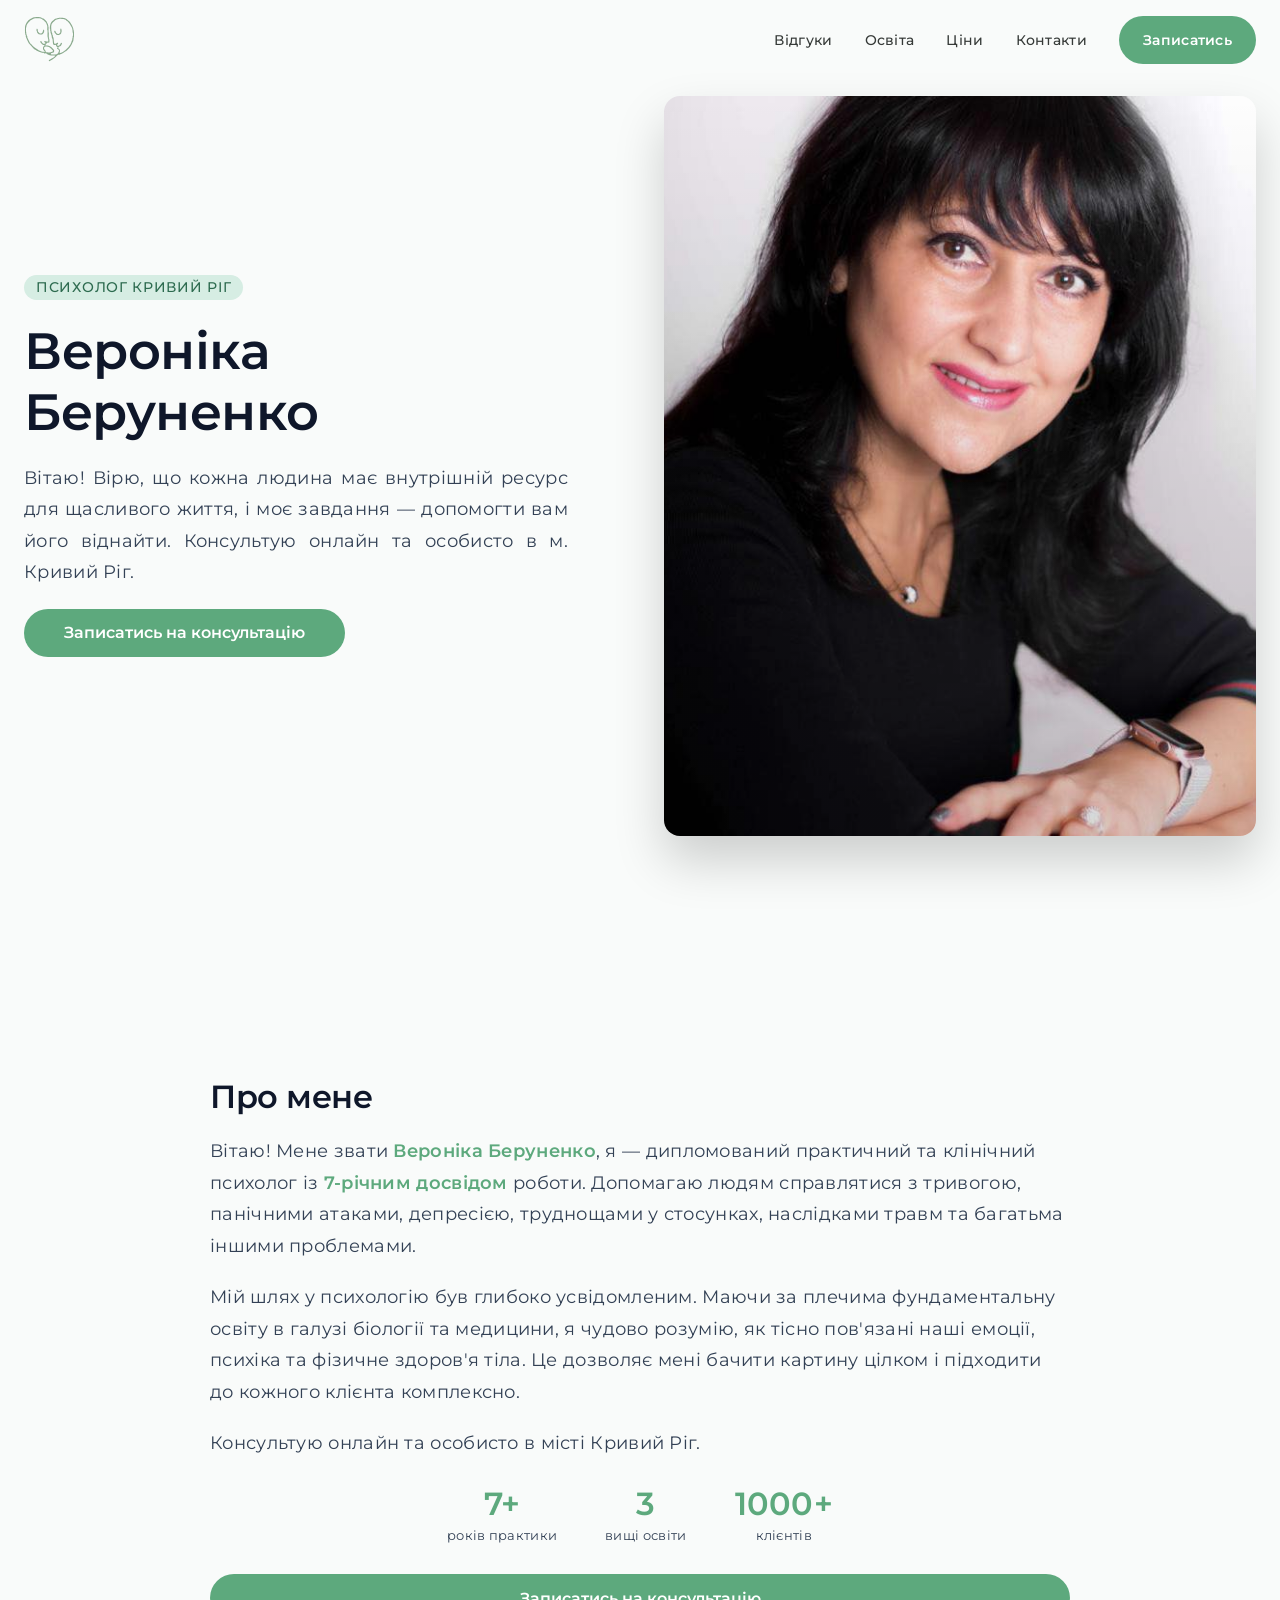
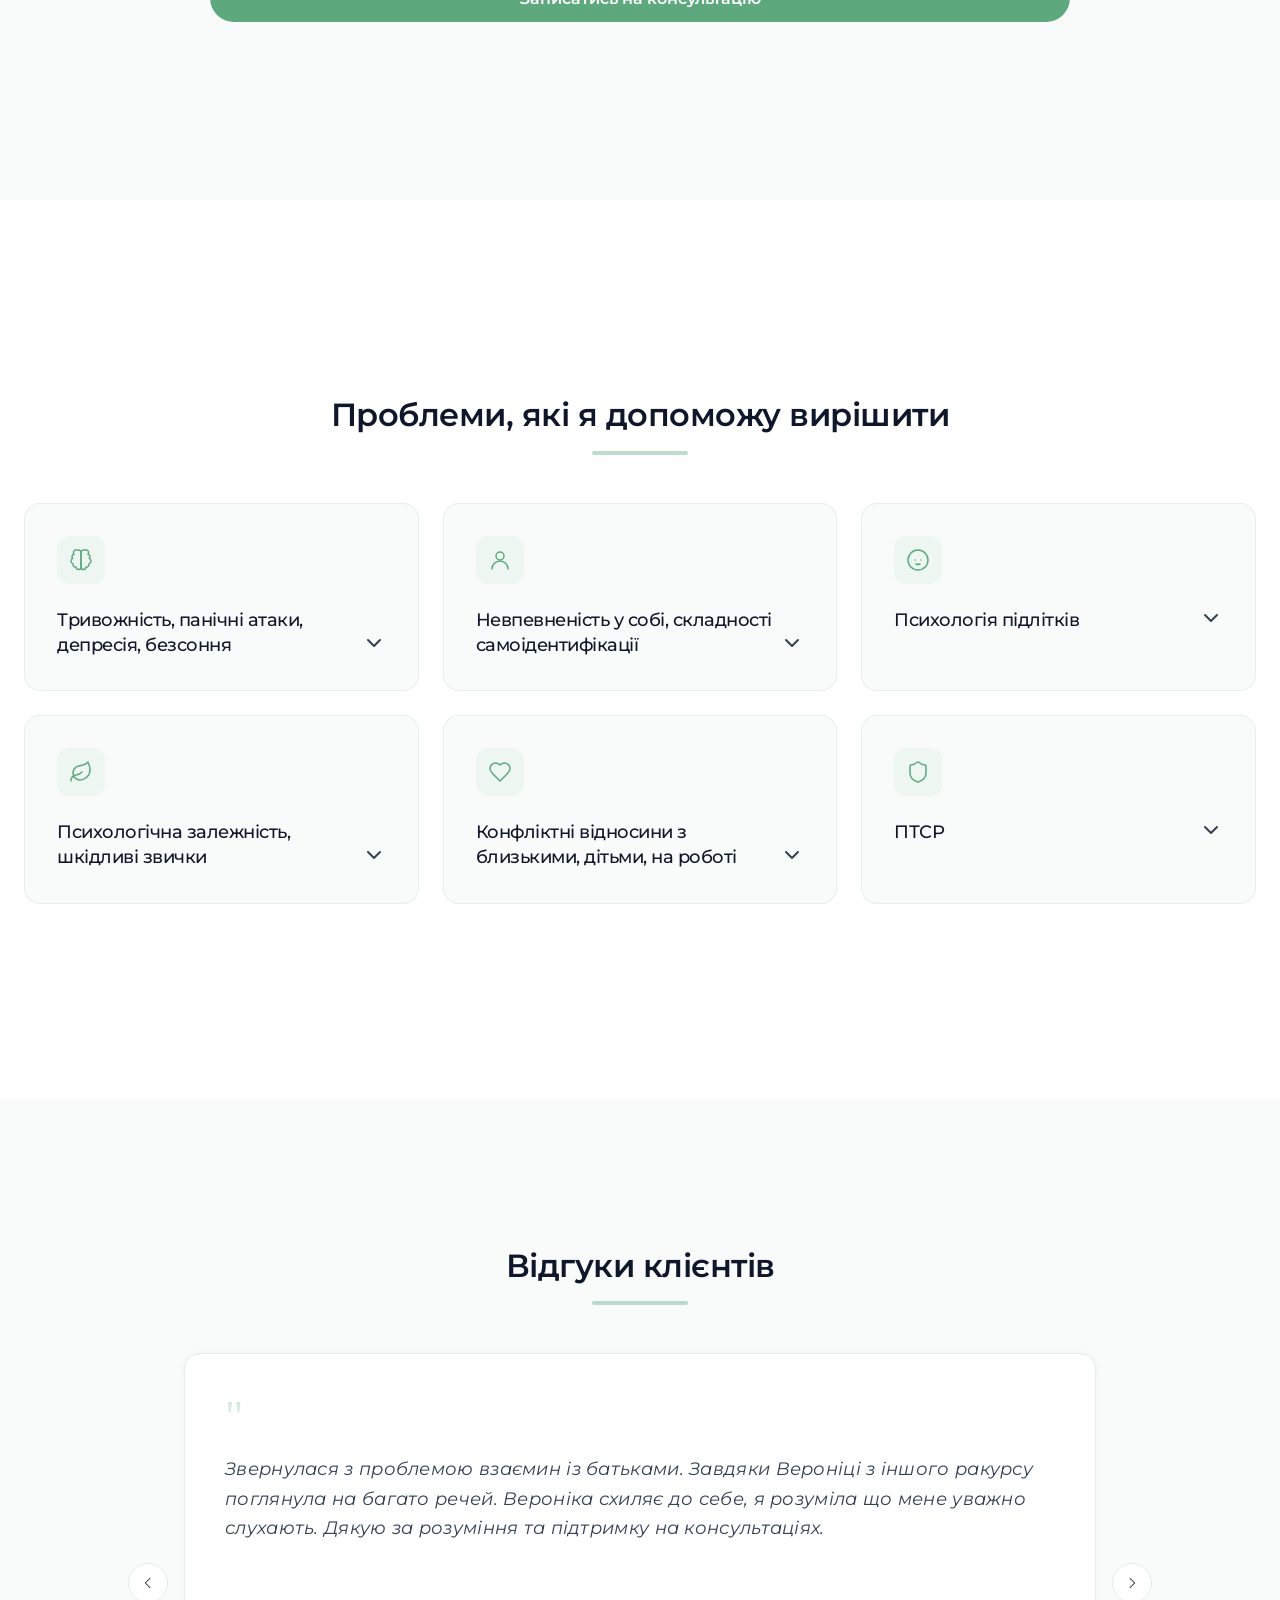
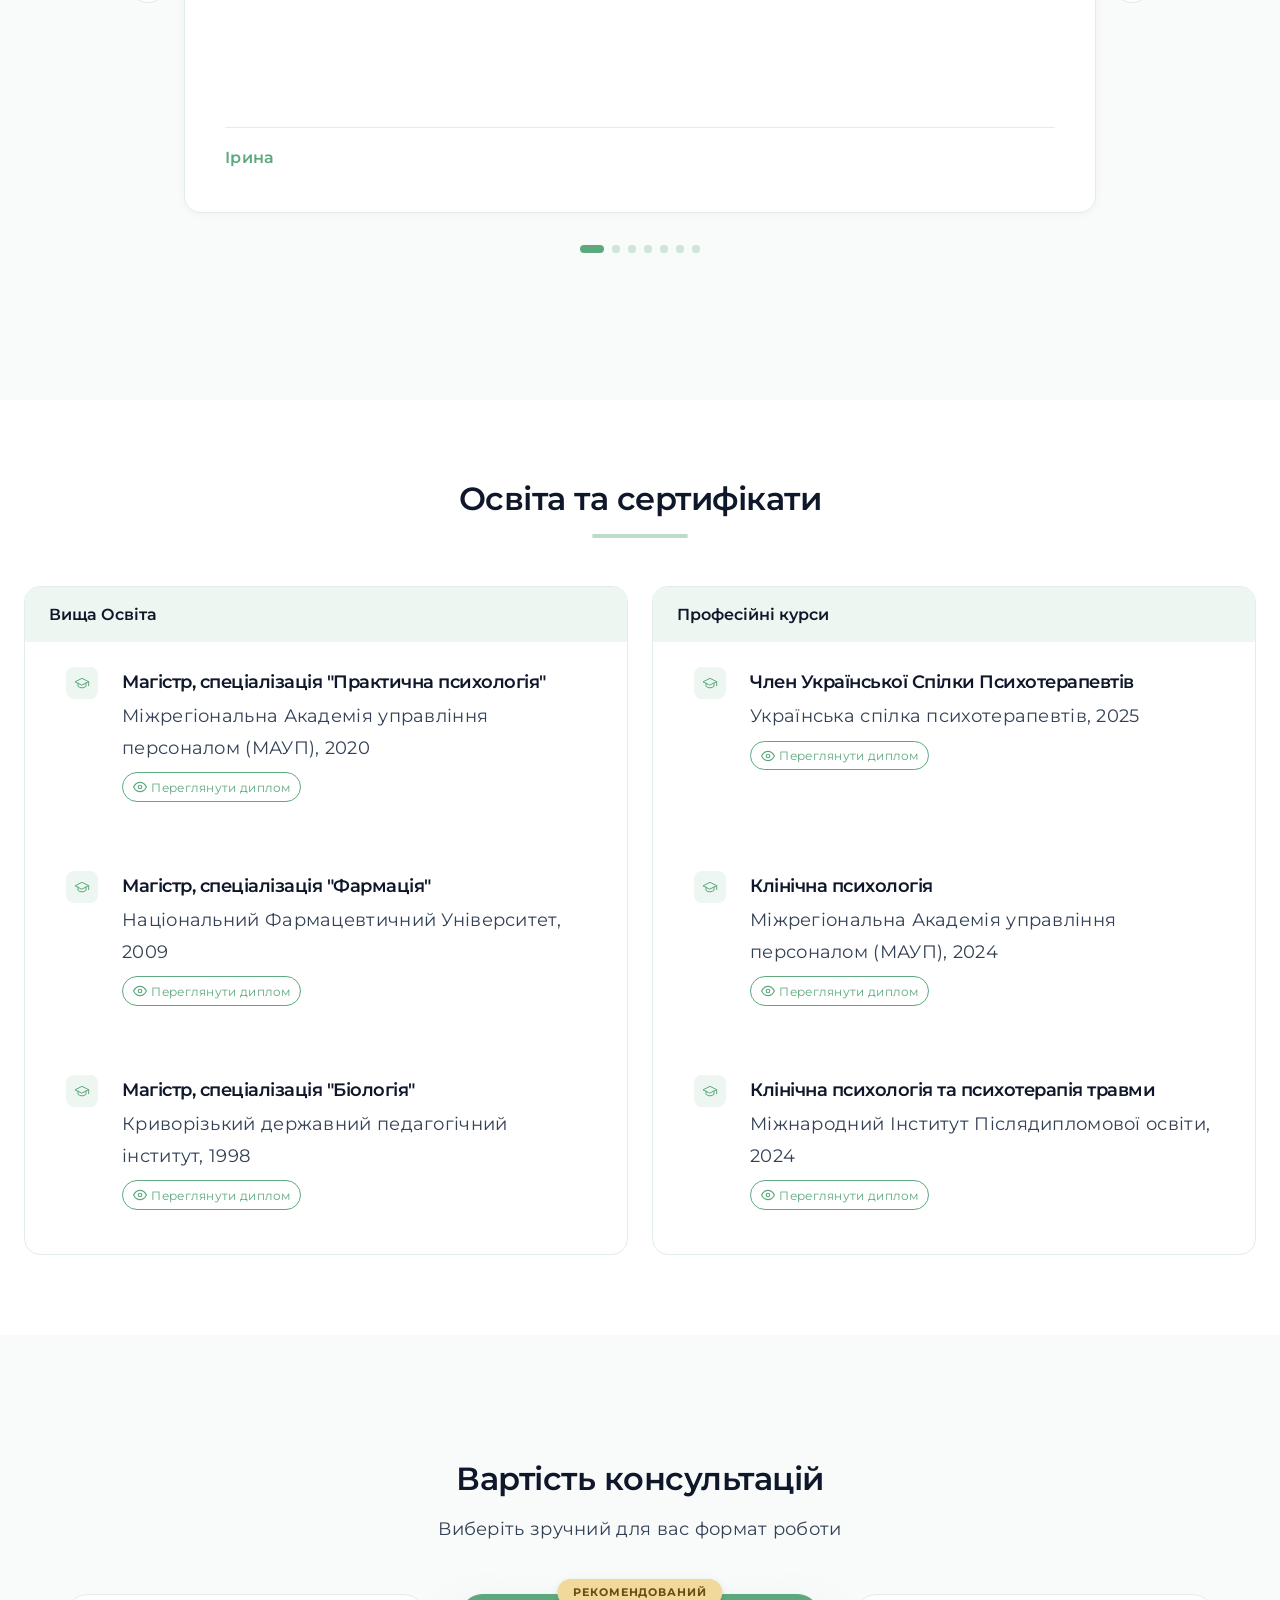
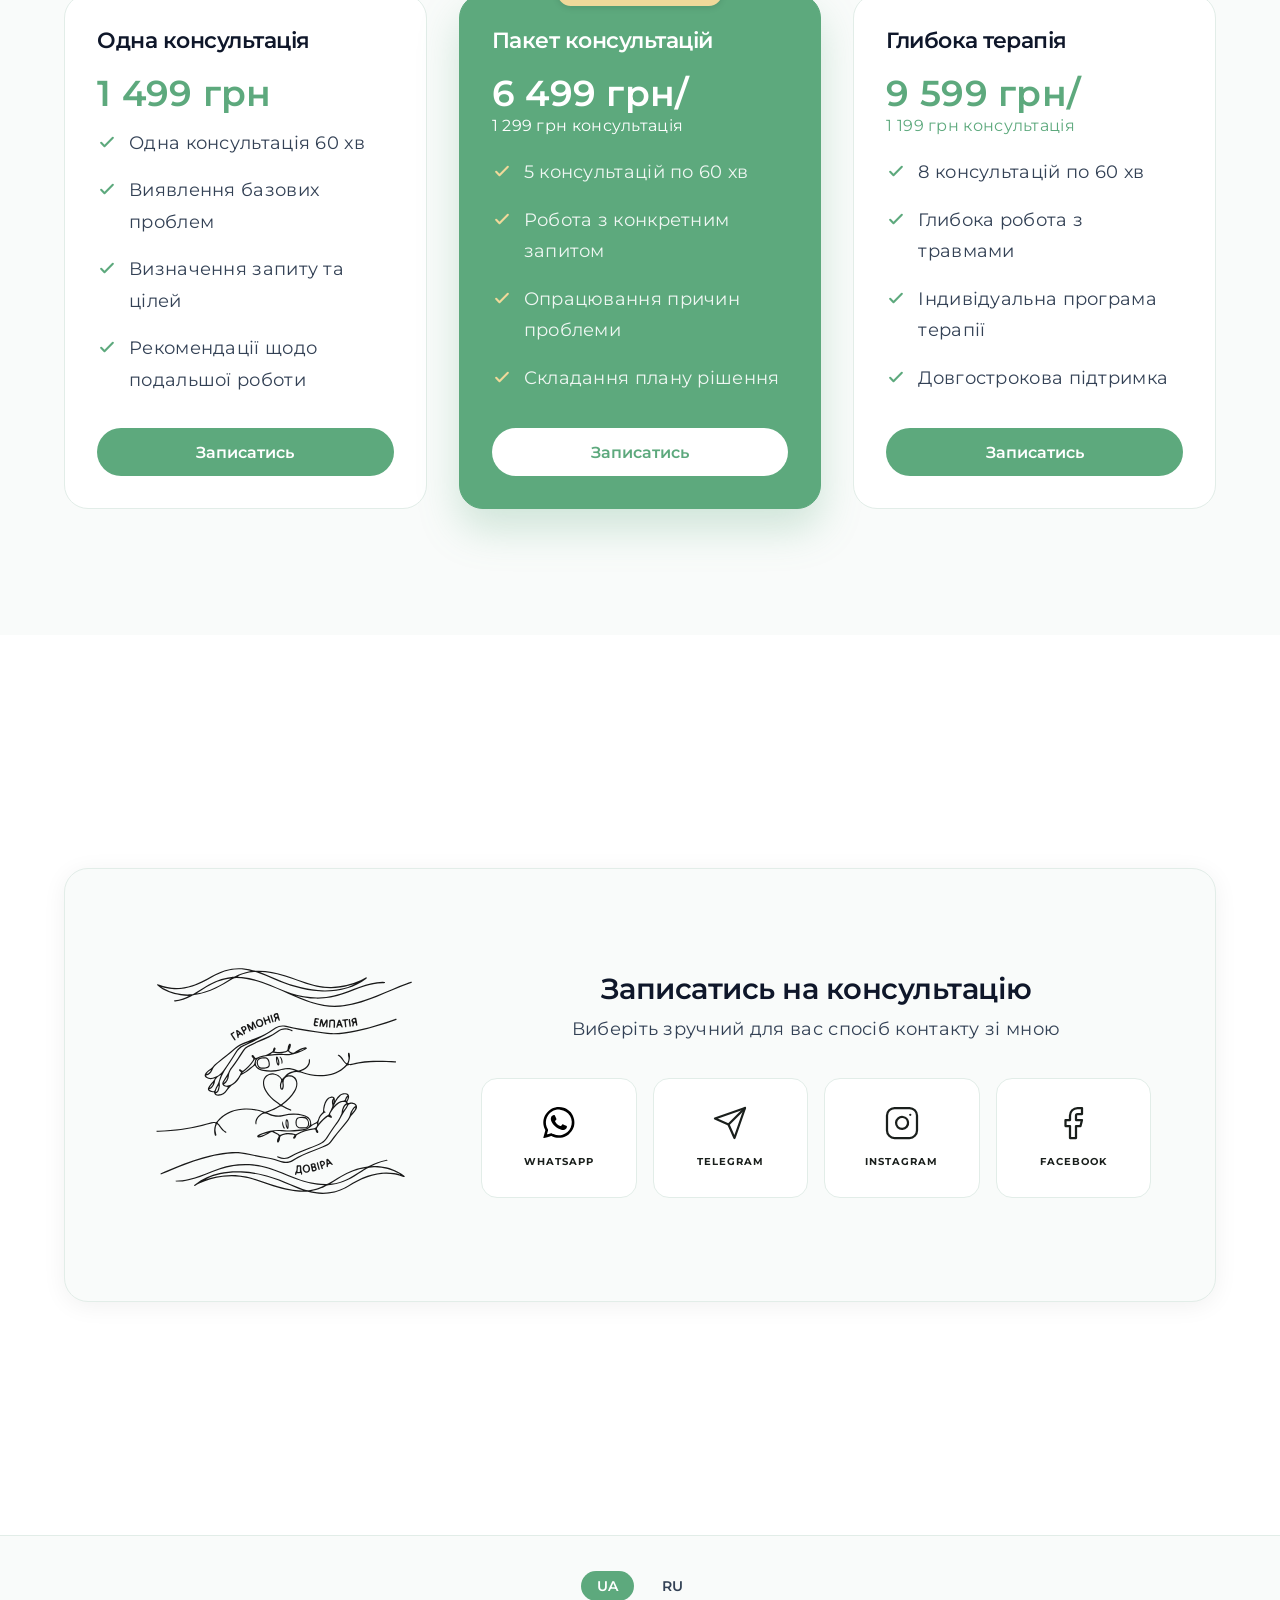
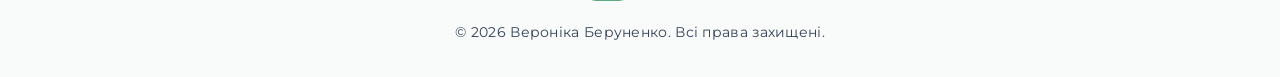
==== commit 9977288d: "Add files via upload" ====
--- a/index.html
+++ b/index.html
@@ -10,7 +10,11 @@
   <meta name="google-site-verification" content="IZDgVJVtFoulQm3_X6xYme1zn8JJkO6QfLFJmxfyneY" />
   <meta name="keywords"
     content="психолог кривий ріг, психотерапевт кривий ріг, психолог онлайн україна, психолог україна, кривий ріг психолог, дитячий психолог, дитячий психолог кривий ріг, консультація психолога, психолог онлайн, психотерапевт україна, психолог кривой рог, психотерапевт кривой рог, психолог украина онлайн, кривой рог психолог, детский психолог, детский психолог кривой рог" />
-
+  
+    <link rel="preload" as="image" href="profile.jpg" />
+
+  <meta property="og:image:width" content="1200" />
+  <meta property="og:image:height" content="630" />
   <!-- Hreflang -->
   <link rel="alternate" hreflang="uk" href="https://berunenko.com/" />
   <link rel="alternate" hreflang="ru" href="https://berunenko.com/ru/" />
@@ -45,29 +49,49 @@
   <script type="application/ld+json">
   {
     "@context": "https://schema.org",
-    "@type": ["MedicalBusiness", "Person"],
-    "name": "Вероніка Беруненко",
-    "alternateName": "Вероника Беруненко",
-    "jobTitle": "Психолог / Психолог",
-    "description": "Психолог у Кривому Розі. Допомагаю подолати тривожність, панічні атаки, депресію та конфлікти у стосунках. Онлайн-консультації по всій Україні.",
-    "disambiguatingDescription": "Психолог в Кривом Роге. Помогаю преодолеть тревожность, панические атаки, депрессию и конфликты в отношениях. Онлайн-консультации по всей Украине.",
-    "url": "https://berunenko.com/",
-    "image": "https://berunenko.com/opengraph.jpg",
-    "telephone": "+380676304012",
-    "address": {
-      "@type": "PostalAddress",
-      "addressLocality": "Кривий Ріг",
-      "alternateName": "Кривой Рог",
-      "addressRegion": "Дніпропетровська область",
-      "addressCountry": "UA"
-    },
-    "areaServed": ["Кривий Ріг", "Україна", "Кривой Рог", "Украина"],
-    "availableLanguage": ["Ukrainian", "Russian"],
-    "sameAs": [
-      "https://www.instagram.com/veronika.berunenko",
-      "https://www.facebook.com/veronika.berunenko/"
-    ],
-    "priceRange": "1499–6499 грн"
+    "@graph": [
+      {
+        "@type": "MedicalBusiness",
+        "@id": "https://berunenko.com/#business",
+        "name": "Психолог Вероніка Беруненко",
+        "image": "https://berunenko.com/opengraph.jpg",
+        "telephone": "+380676304012",
+        "description": "Психолог у Кривому Розі. Допомагаю подолати тривожність, панічні атаки, депресію та конфлікти у стосунках. Онлайн-консультації по всій Україні.",
+        "address": {
+          "@type": "PostalAddress",
+          "addressLocality": "Кривий Ріг",
+          "addressRegion": "Дніпропетровська область",
+          "addressCountry": "UA"
+        },
+        "areaServed": ["Кривий Ріг", "Україна", "Кривой Рог", "Украина"],
+        "aggregateRating": {
+          "@type": "AggregateRating",
+          "ratingValue": "5.0",
+          "reviewCount": "7"
+        },
+        "offers": {
+          "@type": "AggregateOffer",
+          "priceCurrency": "UAH",
+          "lowPrice": "1499",
+          "highPrice": "6499",
+          "offerCount": "3"
+        }
+      },
+      {
+        "@type": "Person",
+        "@id": "https://berunenko.com/#person",
+        "name": "Вероніка Беруненко",
+        "jobTitle": "Психолог",
+        "url": "https://berunenko.com/",
+        "sameAs": [
+          "https://www.instagram.com/veronika.berunenko",
+          "https://www.facebook.com/veronika.berunenko/"
+        ],
+        "worksFor": {
+          "@id": "https://berunenko.com/#business"
+        }
+      }
+    ]
   }
   </script>
 </head>
@@ -84,12 +108,21 @@
       </a>
 
       <div class="nav-links" id="navLinks">
-        <button class="nav-link" onclick="scrollToSection('about')">Про мне</button>
-        <button class="nav-link" onclick="scrollToSection('reviews')">Відгуки</button>
-        <button class="nav-link" onclick="scrollToSection('education')">Освіта</button>
-        <button class="nav-link" onclick="scrollToSection('pricing')">Ціни</button>
-        <button class="nav-link" onclick="scrollToSection('contact')">Контакти</button>
-        <button class="btn-primary nav-cta" onclick="scrollToSection('contact')">Записатись</button>
+        <a href="#reviews" class="nav-link" onclick="scrollToSection('reviews'); return false;">
+        <span data-uk="Відгуки">Відгуки</span>
+      </a>
+      <a href="#education" class="nav-link" onclick="scrollToSection('education'); return false;">
+        <span data-uk="Освіта">Освіта</span>
+      </a>
+      <a href="#pricing" class="nav-link" onclick="scrollToSection('pricing'); return false;">
+        <span data-uk="Ціни">Ціни</span>
+      </a>
+      <a href="#contact" class="nav-link" onclick="scrollToSection('contact'); return false;">
+        <span data-uk="Контакти">Контакти</span>
+      </a>
+      <a href="#contact" class="btn-primary nav-cta" onclick="scrollToSection('contact'); return false;">
+        <span data-uk="Записатись">Записатись</span>
+      </a>
       </div>
 
       <button class="hamburger" id="hamburger" onclick="toggleMenu()" aria-label="Меню">
@@ -104,13 +137,12 @@
 
     <!-- Mobile menu -->
     <div class="mobile-menu hidden" id="mobileMenu">
-      <button class="mobile-link" onclick="scrollToSection('about')">Про мне</button>
-      <button class="mobile-link" onclick="scrollToSection('reviews')"><span data-uk="Відгуки">Відгуки</span></button>
-      <button class="mobile-link" onclick="scrollToSection('education')"><span data-uk="Освіта">Освіта</span></button>
-      <button class="mobile-link" onclick="scrollToSection('pricing')"><span data-uk="Ціни">Ціни</span></button>
-      <button class="mobile-link" onclick="scrollToSection('contact')"><span data-uk="Контакти">Контакти</span></button>
-      <button class="btn-primary mobile-cta" onclick="scrollToSection('contact')"><span
-          data-uk="Записатись">Записатись</span></button>
+      <a href="#reviews" class="mobile-link" onclick="scrollToSection('reviews'); return false;"><span data-uk="Відгуки">Відгуки</span></a>
+    <a href="#education" class="mobile-link" onclick="scrollToSection('education'); return false;"><span data-uk="Освіта">Освіта</span></a>
+    <a href="#pricing" class="mobile-link" onclick="scrollToSection('pricing'); return false;"><span data-uk="Ціни">Ціни</span></a>
+    <a href="#contact" class="mobile-link" onclick="scrollToSection('contact'); return false;"><span data-uk="Контакти">Контакти</span></a>
+    <a href="#contact" class="btn-primary mobile-cta" onclick="scrollToSection('contact'); return false;"><span data-uk="Записатись">Записатись</span></a>
+        <span data-uk="Записатись">Записатись</span></button>
     </div>
   </nav>
 
